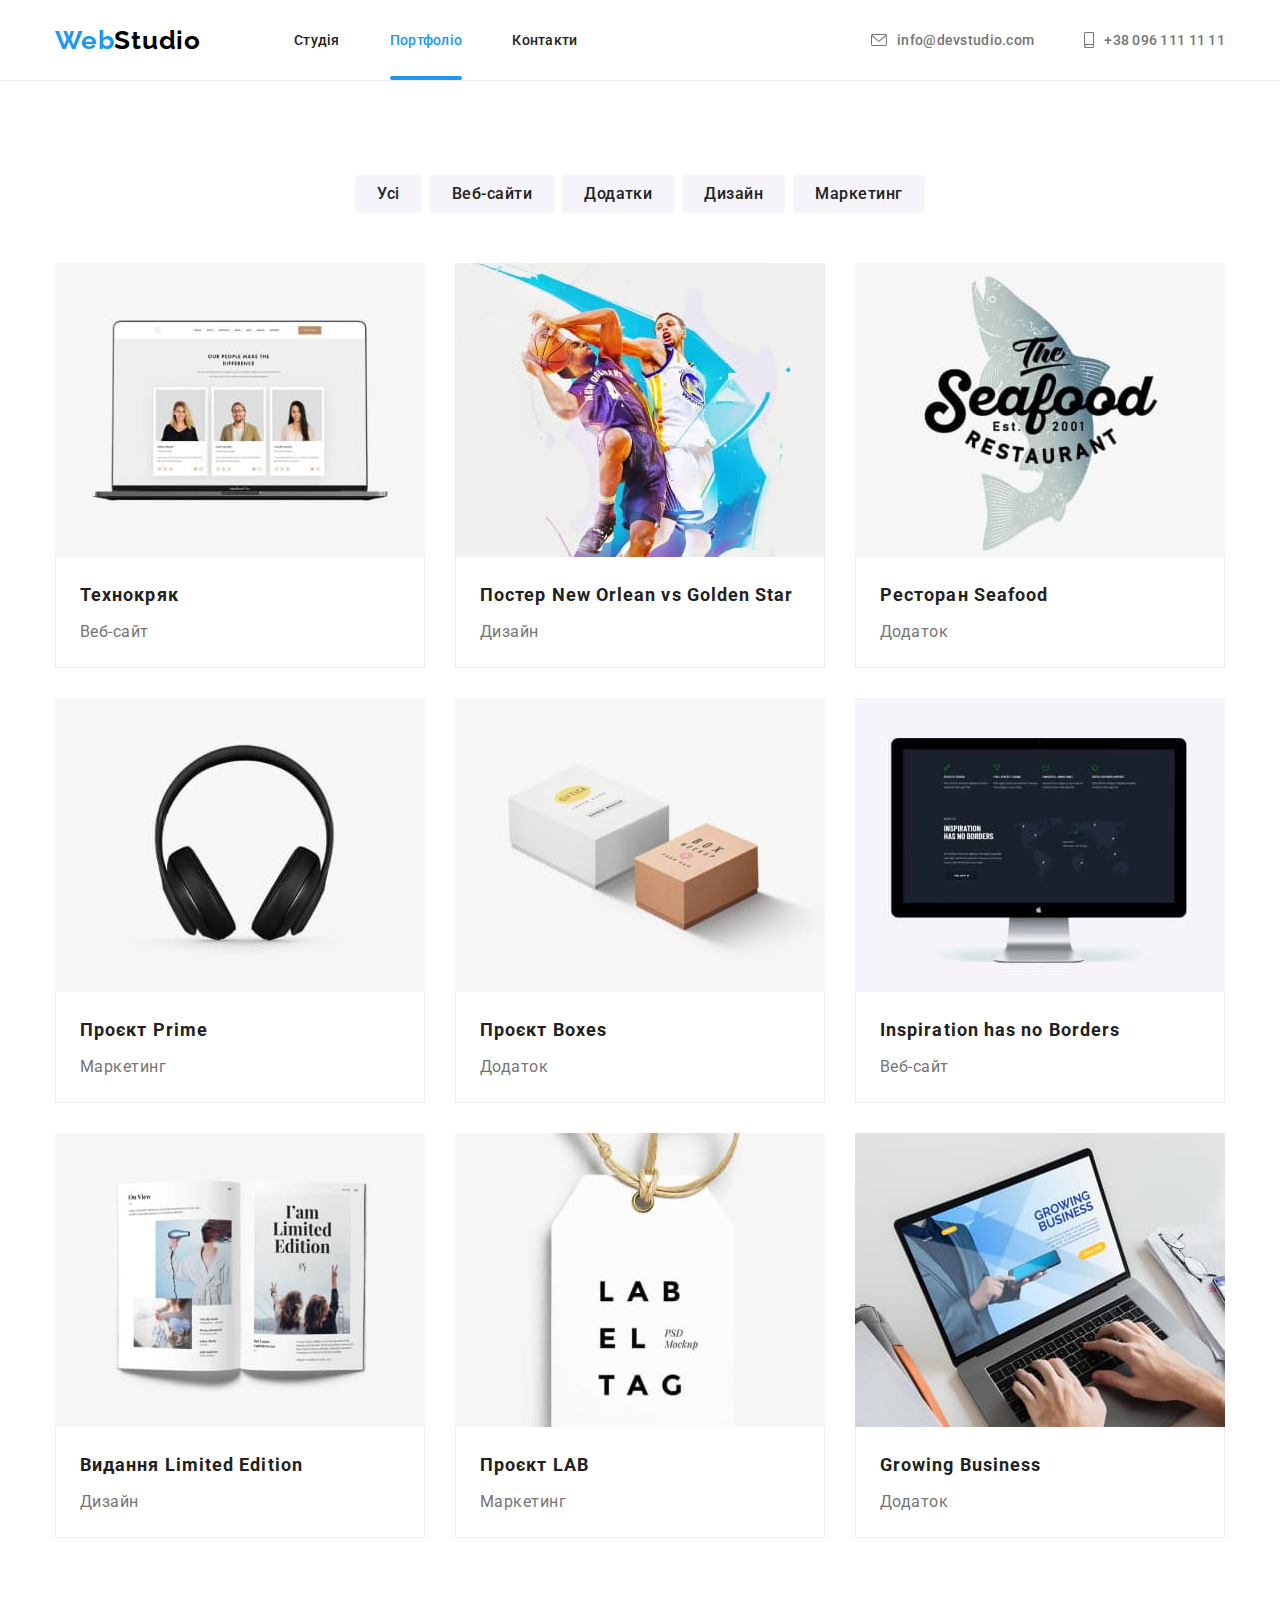
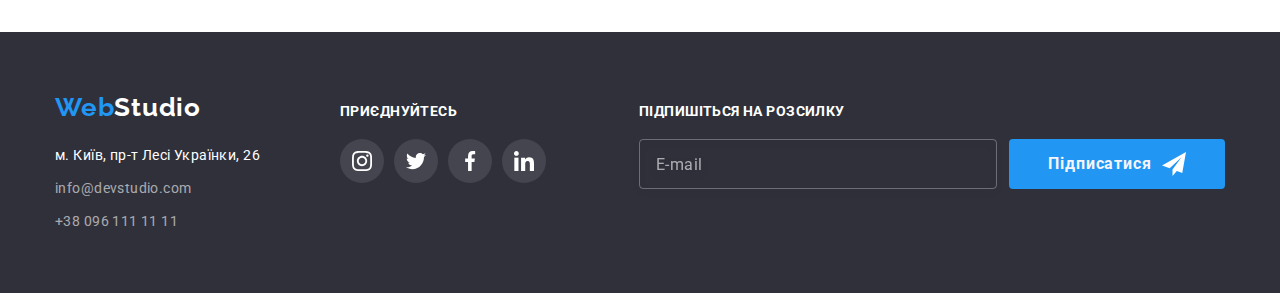
==== portfolio.html @ 2cf408d7 "Initial commit" ====
<!DOCTYPE html>
<html lang="en">

<head>
  <meta charset="UTF-8" />
  <meta http-equiv="X-UA-Compatible" content="IE=edge" />
  <meta name="viewport" content="width=device-width, initial-scale=1.0" />
  <title>Portfolio</title>

  <!-- Modern normalize -->
  <link rel="stylesheet"
    href="https://cdnjs.cloudflare.com/ajax/libs/modern-normalize/1.1.0/modern-normalize.min.css" />

  <!-- Custom styles -->
  <link rel="stylesheet" href="./css/main.min.css">

  <!-- Fonts -->
  <link rel="preconnect" href="https://fonts.googleapis.com">
  <link rel="preconnect" href="https://fonts.gstatic.com" crossorigin>
  <link href="https://fonts.googleapis.com/css2?family=Raleway:wght@700&family=Roboto:wght@400;500;700;900&display=swap"
    rel="stylesheet">
</head>

<body>

  <!-- Шапка -->

  <header class="header header--border-bottom">
    <div class="header__container container">
      <a href="./index.html" class="header__logo logo" lang="en-GB">Web<span
          class="header__logo--theme-black">Studio</span></a>
      <nav class="nav">
        <ul class="nav__list list">
          <li class="nav__item"><a href="./index.html" class="nav__link link">Студія</a></li>
          <li class="nav__item"><a href="./portfolio.html" class="nav__link nav__link--current link">Портфоліо</a></li>
          <li class="nav__item"><a href="" class="nav__link link">Контакти</a></li>
        </ul>
      </nav>
      <div class="contacts">
        <ul class="contacts__list list">
          <li class="contacts__item">
            <a href="mailto:info@devstudio.com" class="contacts__link link">
              <svg class="contacts__icon" width="16px" height="12px">
                <use href="./images/sprite.svg#envelope"></use>
              </svg>
              info@devstudio.com</a>
          </li>
          <li class="contacts__item">
            <a href="tel:+380961111111" class="contacts__link link">
              <svg class="contacts__icon" width="10px" height="16px">
                <use href="./images/sprite.svg#smartphone"></use>
              </svg>
              +38 096 111 11 11</a>
          </li>
        </ul>
      </div>
    </div>
  </header>

  <!-- Main content -->

  <main>

    <section class="portfolio">
      <div class="filter container">
        <ul class="filter__list list">
          <li class="filter__item"><button class="filter__btn" type="button">Усі</button></li>
          <li class="filter__item"><button class="filter__btn" type="button">Веб-сайти</button></li>
          <li class="filter__item"><button class="filter__btn" type="button">Додатки</button></li>
          <li class="filter__item"><button class="filter__btn" type="button">Дизайн</button></li>
          <li class="filter__item"><button class="filter__btn" type="button">Маркетинг</button></li>
        </ul>

        <h1 class="section__title visually-hidden">Портфоліо</h1>
        <ul class="portfolio__list list ">
          <li class="portfolio__item item">
            <a href="" class="portfolio__link link">
              <div class="portfolio__thumb">
                <img src="./images/portfolio/tech.jpg" alt="Команда розробників" width="370">
                <div class="owerlay">
                  <p class="owerlay__text">
                    Ресурс пропонує комплексні пропозиції з різним рівнем функціоналу та сервісів.
                    Все це дозволить відвідувачу отримати
                    вичерпні відомості про компанію чи приватну особу.
                  </p>
                </div>
              </div>
              <div class="portfolio__card">
                <h2 class="portfolio__title">Технокряк</h2>
                <p class="portfolio__text">Веб-сайт</p>
              </div>

            </a>
          </li>
          <li class="portfolio__item item">
            <a href="" class="portfolio__link link">
              <div class="portfolio__thumb">
                <img src="./images/portfolio/poster.jpg" alt="Постер з баскетболістами" width="370">
                <div class="owerlay">
                  <p class="owerlay__text">
                    Ресурс пропонує комплексні пропозиції з різним рівнем функціоналу та сервісів.
                    Все це дозволить відвідувачу отримати
                    вичерпні відомості про компанію чи приватну особу.
                  </p>
                </div>
              </div>
              <div class="portfolio__card">
                <h2 class="portfolio__title">Постер <span lang="en-GB">New Orlean vs Golden
                    Star</span>
                </h2>
                <p class="portfolio__text">Дизайн</p>
              </div>
            </a>
          </li>
          <li class="portfolio__item item">
            <a href="" class="portfolio__link link">
              <div class="portfolio__thumb">
                <img src="./images/portfolio/restaurant.jpg" alt="Логотип ресторану" width="370">
                <div class="owerlay">
                  <p class="owerlay__text">
                    Ресурс пропонує комплексні пропозиції з різним рівнем функціоналу та сервісів.
                    Все це дозволить відвідувачу отримати
                    вичерпні відомості про компанію чи приватну особу.
                  </p>
                </div>
              </div>
              <div class="portfolio__card">
                <h2 class="portfolio__title">Ресторан <span lang="en-GB">Seafood</span></h2>
                <p class="portfolio__text">Додаток</p>
              </div>
            </a>
          </li>
          <li class="portfolio__item item">
            <a href="" class="portfolio__link link">
              <div class="portfolio__thumb">
                <img src="./images/portfolio/project-prime.jpg" alt="Навушники для ПК" width="370">
                <div class="owerlay">
                  <p class="owerlay__text">
                    Ресурс пропонує комплексні пропозиції з різним рівнем функціоналу та сервісів.
                    Все це дозволить відвідувачу отримати
                    вичерпні відомості про компанію чи приватну особу.
                  </p>
                </div>
              </div>
              <div class="portfolio__card">
                <h2 class="portfolio__title">Проєкт <span lang="en-GB">Prime</span></h2>
                <p class="portfolio__text">Маркетинг</p>
              </div>
            </a>
          </li>
          <li class="portfolio__item item">
            <a href="" class="portfolio__link link">
              <div class="portfolio__thumb">
                <img src="./images/portfolio/project-boxes.jpg" alt="Дві коробки" width="370">
                <div class="owerlay">
                  <p class="owerlay__text">
                    Ресурс пропонує комплексні пропозиції з різним рівнем функціоналу та сервісів.
                    Все це дозволить відвідувачу отримати
                    вичерпні відомості про компанію чи приватну особу.
                  </p>
                </div>
              </div>
              <div class="portfolio__card">
                <h2 class="portfolio__title">Проєкт <span lang="en-GB">Boxes</span></h2>
                <p class="portfolio__text">Додаток</p>
              </div>
            </a>
          </li>
          <li class="portfolio__item item">
            <a href="" class="portfolio__link link">
              <div class="portfolio__thumb">
                <img src="./images/portfolio/inspiration.jpg" alt="Переваги компанії" width="370">
                <div class="owerlay">
                  <p class="owerlay__text">
                    Ресурс пропонує комплексні пропозиції з різним рівнем функціоналу та сервісів.
                    Все це дозволить відвідувачу отримати
                    вичерпні відомості про компанію чи приватну особу.
                  </p>
                </div>
              </div>
              <div class="portfolio__card">
                <h2 class="portfolio__title"><span lang="en-GB">Inspiration has no Borders</span>
                </h2>
                <p class="portfolio__text">Веб-сайт</p>
              </div>
            </a>
          </li>
          <li class="portfolio__item item">
            <a href="" class="portfolio__link link">
              <div class="portfolio__thumb">
                <img src="./images/portfolio/limited-edition.jpg" alt="Відкрита книга" width="370">
                <div class="owerlay">
                  <p class="owerlay__text">
                    Ресурс пропонує комплексні пропозиції з різним рівнем функціоналу та сервісів.
                    Все це дозволить відвідувачу отримати
                    вичерпні відомості про компанію чи приватну особу.
                  </p>
                </div>
              </div>
              <div class="portfolio__card">
                <h2 class="portfolio__title">Видання <span lang="en-GB">Limited Edition</span></h2>
                <p class="portfolio__text">Дизайн</p>
              </div>
            </a>
          </li>
          <li class="portfolio__item item">
            <a href="" class="portfolio__link link">
              <div class="portfolio__thumb">
                <img src="./images/portfolio/project-lab.jpg" alt="Бірка товару" width="370">
                <div class="owerlay">
                  <p class="owerlay__text">
                    Ресурс пропонує комплексні пропозиції з різним рівнем функціоналу та сервісів.
                    Все це дозволить відвідувачу отримати
                    вичерпні відомості про компанію чи приватну особу.
                  </p>
                </div>
              </div>
              <div class="portfolio__card">
                <h2 class="portfolio__title">Проєкт <span lang="en-GB">LAB</span></h2>
                <p class="portfolio__text">Маркетинг</p>
              </div>
            </a>
          </li>
          <li class="portfolio__item item">
            <a href="" class="portfolio__link link">
              <div class="portfolio__thumb">
                <img src="./images/portfolio/growing-business.jpg" alt="Ноутбук" width="370">
                <div class="owerlay">
                  <p class="owerlay__text">
                    Ресурс пропонує комплексні пропозиції з різним рівнем функціоналу та сервісів.
                    Все це дозволить відвідувачу отримати
                    вичерпні відомості про компанію чи приватну особу.
                  </p>
                </div>
              </div>
              <div class="portfolio__card">
                <h2 class="portfolio__title"><span lang="en-GB">Growing Business</span></h2>
                <p class="portfolio__text">Додаток</p>
              </div>
            </a>
          </li>
        </ul>
      </div>
    </section>

  </main>

  <!-- Футер -->

  <footer class="footer">
    <div class="footer__container container ">
      <div class="footer__contacts">
        <a href="./index.html" class="footer__logo logo">Web<span class="footer__logo--theme-white">Studio</span></a>
        <adress class="adress">
          <ul class="adress__list list">
            <li class="adress__item">
              <a href="https://goo.gl/maps/ipA3boGMYqaAEkKq8" class="adress__link--street link">м. Київ, пр-т Лесі
                Українки, 26
              </a>
            </li>
            <li class="adress__item">
              <a href="mailto:info@devstudio.com" class="adress__link--mail link">info@devstudio.com
              </a>
            </li>
            <li class="adress__item">
              <a href="tel:+380961111111" class="adress__link--phone link">+38 096 111 11 11
              </a>
            </li>
          </ul>
        </adress>
      </div>
      <div class="socials footer__socials">
        <p class="socials__title">Приєднуйтесь</p>
        <ul class="socials__list footer__list list">
          <li class="socials__item">
            <a class="socials__link footer__link link" href="https://www.instagram.com/" target="_blank"
              rel="noreferrer, noopener" aria-label="іконка instagram">
              <svg class="socials__icon" width="20px" height="20px">
                <use href="./images/sprite.svg#instagram"></use>
              </svg>
            </a>
          </li>
          <li class="socials__item">
            <a class="socials__link footer__link link" href="https://twitter.com/" target="_blank"
              rel="noreferrer, noopener" aria-label="іконка twitter">
              <svg class="socials__icon" width="20px" height="20px">
                <use href="./images/sprite.svg#twitter"></use>
              </svg>
            </a>
          </li>
          <li class="socials__item">
            <a class="socials__link footer__link link" href="https://www.facebook.com/" target="_blank"
              rel="noreferrer, noopener" aria-label="іконка facebook">
              <svg class="socials__icon" width="20px" height="20px">
                <use href="./images/sprite.svg#facebook"></use>
              </svg>
            </a>
          </li>
          <li class="socials__item">
            <a class="socials__link footer__link link" href="https://www.linkedin.com/" target="_blank"
              rel="noreferrer, noopener" aria-label="іконка linkedin">
              <svg class="socials__icon" width="20px" height="20px">
                <use href="./images/sprite.svg#linkedin"></use>
              </svg>
            </a>
          </li>
        </ul>
      </div>
      <div class="footer__subscription">
        <p class="subscription__title">Підпишіться на розсилку</p>
        <form class="footer__form">
          <label class="subscription__label">
            <input type="email" class="subscription__input" placeholder="E-mail" name="user-mail" required
              autocomplete="off">
            <button type="submit" class="button footer__button">Підписатися
              <svg class="send-icon" width="24px" height="24px">
                <use href="./images/sprite.svg#send"></use>
            </button>
          </label>
        </form>
      </div>
    </div>
  </footer>
</body>

</html>
---- css/main.min.css ----
:root{--main-text: #212121;--accent: #2196f3;--logo-header: #000000;--white-color: #ffffff;--background-color-hero: #c4c4c4;--background-color: #f5f4fa;--secondary-text: #757575;--white-trasparent: rgba(255, 255, 255, 0.6);--footer-background-color: #2f303a;--button-background-hover: #188ce8;--border-header-color: #ececec;--border-portfolio-item: #eeeeee;--duration: 250ms;--timing-function: cubic-bezier(0.4, 0, 0.2, 1);--modal-idx: 100}.visually-hidden{position:absolute;white-space:nowrap;width:1px;height:1px;overflow:hidden;border:0;padding:0;clip:rect(0 0 0 0);-webkit-clip-path:inset(50%);clip-path:inset(50%);margin:-1px}.team{background-color:var(--background-color)}.features{padding-bottom:0}html{scroll-behavior:smooth}body{font-family:Roboto,sans-serif;font-weight:400;color:var(--main-text);background-color:var(--white-color)}h1,h2,h3,h4,h5,h6,p{margin:0}img{display:block;max-width:100%;height:auto}.list{list-style:none;padding:0;margin:0}.link,.logo{text-decoration:none}@-webkit-keyframes slide-in-blurred-bottom{0%{-webkit-transform:translateY(1000px) scaleY(2.5) scaleX(0.2);transform:translateY(1000px) scaleY(2.5) scaleX(0.2);-webkit-transform-origin:50% 100%;transform-origin:50% 100%;-webkit-filter:blur(40px);filter:blur(40px);opacity:0}100%{-webkit-transform:translateY(0) scaleY(1) scaleX(1);transform:translateY(0) scaleY(1) scaleX(1);-webkit-transform-origin:50% 50%;transform-origin:50% 50%;-webkit-filter:blur(0);filter:blur(0);opacity:1}}@keyframes slide-in-blurred-bottom{0%{-webkit-transform:translateY(1000px) scaleY(2.5) scaleX(0.2);transform:translateY(1000px) scaleY(2.5) scaleX(0.2);-webkit-transform-origin:50% 100%;transform-origin:50% 100%;-webkit-filter:blur(40px);filter:blur(40px);opacity:0}100%{-webkit-transform:translateY(0) scaleY(1) scaleX(1);transform:translateY(0) scaleY(1) scaleX(1);-webkit-transform-origin:50% 50%;transform-origin:50% 50%;-webkit-filter:blur(0);filter:blur(0);opacity:1}}.container{padding-left:15px;padding-right:15px;margin-left:auto;margin-right:auto;width:1200px}.section{padding-top:94px;padding-bottom:94px}.section--secondary-background{background-color:var(--background-color)}.section--padding-bottom{padding-bottom:0}.section__title{margin-bottom:50px;font-size:36px;font-weight:700;line-height:1.1666666667;letter-spacing:.03em;text-align:center}.logo{font-family:Raleway,sans-serif;font-size:26px;font-weight:700;line-height:1.1923076923;letter-spacing:.03em;color:var(--accent)}.button{display:-webkit-box;display:-ms-flexbox;display:flex;padding:10px 32px;min-width:216px;margin:0 auto;-webkit-box-align:center;-ms-flex-align:center;align-items:center;-webkit-box-pack:center;-ms-flex-pack:center;justify-content:center;font-size:16px;font-weight:700;line-height:1.875;letter-spacing:.06em;color:var(--background-color);background:var(--accent);border-radius:4px;border:0;cursor:pointer;-webkit-transition-property:background-color;transition-property:background-color;-webkit-transition-duration:var(--duration);transition-duration:var(--duration);-webkit-transition-timing-function:var(--timing-function);transition-timing-function:var(--timing-function)}.button:hover,.button:focus{background-color:var(--button-background-hover)}.header__container{display:-webkit-box;display:-ms-flexbox;display:flex;-webkit-box-align:center;-ms-flex-align:center;align-items:center}.header__logo{display:inline-block;margin-right:93px}.header__logo--theme-black{color:var(--logo-header)}.nav__list{display:-webkit-box;display:-ms-flexbox;display:flex}.nav__item:not(:last-child){margin-right:50px}.nav__link{position:relative;display:block;padding-top:32px;padding-bottom:32px;font-size:14px;font-weight:500;line-height:1.1428571429;letter-spacing:.02em;color:var(--main-text);-webkit-transition-property:color;transition-property:color;-webkit-transition-duration:var(--duration);transition-duration:var(--duration);-webkit-transition-timing-function:var(--timing-function);transition-timing-function:var(--timing-function)}.nav__link:hover,.nav__link:focus{color:var(--accent)}.nav__link--current{color:var(--accent)}.nav__link--current::after{position:absolute;content:"";display:block;bottom:0;width:100%;height:4px;background:var(--accent);border-radius:2px}.contacts{margin-left:auto}.contacts__list{display:-webkit-box;display:-ms-flexbox;display:flex}.contacts__item:not(:last-child){margin-right:50px}.contacts__link{position:relative;display:-webkit-box;display:-ms-flexbox;display:flex;-webkit-box-align:center;-ms-flex-align:center;align-items:center;gap:10px;color:var(--secondary-text);padding-top:32px;padding-bottom:32px;font-size:14px;font-weight:500;line-height:1.1428571429;letter-spacing:.02em;-webkit-transition-property:color;transition-property:color;-webkit-transition-duration:var(--duration);transition-duration:var(--duration);-webkit-transition-timing-function:var(--timing-function);transition-timing-function:var(--timing-function)}.contacts__link:hover,.contacts__link:focus{color:var(--accent)}.contacts__icon{fill:currentColor}.header--border-bottom{border-bottom:1px solid var(--border-header-color)}.hero{text-align:center}.hero__container{padding:200px 0;max-width:1600px;margin:0 auto;background-color:var(--background-color-hero);background-image:-webkit-gradient(linear, left top, left bottom, from(rgba(47, 48, 58, 0.4)), to(rgba(47, 48, 58, 0.4))),url(../images/webstudio/hero.jpg);background-image:linear-gradient(rgba(47, 48, 58, 0.4), rgba(47, 48, 58, 0.4)),url(../images/webstudio/hero.jpg);background-repeat:no-repeat;background-position:center;background-size:cover}.hero__title{margin-bottom:30px;max-width:696px;margin-left:auto;margin-right:auto;font-size:44px;font-weight:900;line-height:1.3636363636;letter-spacing:.06em;text-transform:uppercase;color:var(--white-color)}.features{padding-top:94px;padding-bottom:94px}.features__list{display:-webkit-box;display:-ms-flexbox;display:flex;gap:30px}.features__item{width:calc((100% - 90px)/4)}.features__wrapper{display:-webkit-box;display:-ms-flexbox;display:flex;height:120px;-webkit-box-pack:center;-ms-flex-pack:center;justify-content:center;-webkit-box-align:center;-ms-flex-align:center;align-items:center;background:#f5f4fa;border-radius:4px}.features__icon{width:70px;height:70px}.features__subtitle{margin-top:30px;margin-bottom:10px;font-size:14px;font-weight:700;line-height:1.1428571429;letter-spacing:.03em;text-transform:uppercase}.features__text{display:inline-block;font-size:14px;line-height:1.7142857143;letter-spacing:.03em;color:var(--secondary-text)}.activity{padding-top:94px;padding-bottom:94px}.activity__list{display:-webkit-box;display:-ms-flexbox;display:flex;-webkit-box-pack:justify;-ms-flex-pack:justify;justify-content:space-between}.activity__item{position:relative}.activity__label{display:-webkit-box;display:-ms-flexbox;display:flex;position:absolute;bottom:0;width:100%;min-height:70px;padding-top:27px;padding-bottom:27px;-webkit-box-align:center;-ms-flex-align:center;align-items:center;-webkit-box-pack:center;-ms-flex-pack:center;justify-content:center;font-size:14px;font-weight:700;line-height:1.1428571429;letter-spacing:.03em;text-align:center;text-transform:uppercase;color:var(--white-color);background:rgba(47,48,58,.8)}.team{padding-top:94px;padding-bottom:94px}.team__list{display:-webkit-box;display:-ms-flexbox;display:flex;-webkit-box-pack:justify;-ms-flex-pack:justify;justify-content:space-between}.team__card{padding:30px 32px;background-color:var(--white-color);-webkit-box-shadow:0px 1px 3px rgba(0,0,0,.12),0px 1px 1px rgba(0,0,0,.14),0px 2px 1px rgba(0,0,0,.2);box-shadow:0px 1px 3px rgba(0,0,0,.12),0px 1px 1px rgba(0,0,0,.14),0px 2px 1px rgba(0,0,0,.2);border-radius:0px 0px 4px 4px}.team__name{margin-bottom:10px;font-size:16px;font-weight:500;line-height:1.1875;letter-spacing:.03em;text-align:center}.team__text{margin-bottom:16px;font-size:16px;line-height:1.1875;letter-spacing:.03em;color:var(--secondary-text);text-align:center}.socials__list{display:-webkit-box;display:-ms-flexbox;display:flex;-webkit-box-pack:center;-ms-flex-pack:center;justify-content:center;-webkit-box-align:center;-ms-flex-align:center;align-items:center;gap:10px}.socials__link{display:-webkit-box;display:-ms-flexbox;display:flex;-webkit-box-pack:center;-ms-flex-pack:center;justify-content:center;-webkit-box-align:center;-ms-flex-align:center;align-items:center;width:44px;height:44px;border-radius:50%;fill:#afb1b8;-webkit-transition-property:background-color,fill;transition-property:background-color,fill;-webkit-transition-duration:var(--duration);transition-duration:var(--duration);-webkit-transition-timing-function:var(--timing-function);transition-timing-function:var(--timing-function)}.socials__link:hover,.socials__link:focus{background-color:var(--accent);fill:var(--white-color)}.clients{padding-top:94px;padding-bottom:94px}.clients__list{display:-webkit-box;display:-ms-flexbox;display:flex;gap:30px}.clients__link{display:-webkit-box;display:-ms-flexbox;display:flex;width:170px;height:92px;padding:16px 32px;fill:#afb1b8;border:1px solid #afb1b8;border-radius:4px;-webkit-transition-property:fill,border;transition-property:fill,border;-webkit-transition-duration:var(--duration);transition-duration:var(--duration);-webkit-transition-timing-function:var(--timing-function);transition-timing-function:var(--timing-function)}.clients__link:hover,.clients__link:focus{fill:var(--accent);border:1px solid var(--accent)}.footer{margin:0 auto;padding:60px 0;background-color:var(--footer-background-color)}.footer__container{display:-webkit-box;display:-ms-flexbox;display:flex;-webkit-box-align:baseline;-ms-flex-align:baseline;align-items:baseline}.footer__contacts{width:231px;font-size:14px;line-height:1.7142857143;letter-spacing:.03em;margin-right:70px}.footer__logo{display:-webkit-box;display:-ms-flexbox;display:flex;margin-bottom:20px}.footer__logo--theme-white{color:var(--white-color)}.adress{font-style:normal}.adress__list{display:-webkit-box;display:-ms-flexbox;display:flex;-webkit-box-orient:vertical;-webkit-box-direction:normal;-ms-flex-direction:column;flex-direction:column;gap:9px}.adress__link--street{color:var(--white-color);-webkit-transition-property:color;transition-property:color;-webkit-transition-duration:var(--duration);transition-duration:var(--duration);-webkit-transition-timing-function:var(--timing-function);transition-timing-function:var(--timing-function)}.adress__link--street:hover,.adress__link--street:focus{color:var(--accent)}.adress__link--mail{color:var(--white-trasparent);-webkit-transition-property:color;transition-property:color;-webkit-transition-duration:var(--duration);transition-duration:var(--duration);-webkit-transition-timing-function:var(--timing-function);transition-timing-function:var(--timing-function)}.adress__link--mail:hover,.adress__link--mail:focus{color:var(--accent)}.adress__link--phone{color:var(--white-trasparent);-webkit-transition-property:color;transition-property:color;-webkit-transition-duration:var(--duration);transition-duration:var(--duration);-webkit-transition-timing-function:var(--timing-function);transition-timing-function:var(--timing-function)}.adress__link--phone:hover,.adress__link--phone:focus{color:var(--accent)}.footer__socials{margin-right:93px}.socials__title{display:block;font-size:14px;font-weight:700;line-height:1.1428571429;letter-spacing:.03em;text-transform:uppercase;color:#fff;margin-right:auto;margin-bottom:20px}.footer__link{fill:var(--white-color);background:rgba(255,255,255,.1);-webkit-transition-property:background-color;transition-property:background-color;-webkit-transition-duration:var(--duration);transition-duration:var(--duration);-webkit-transition-timing-function:var(--timing-function);transition-timing-function:var(--timing-function)}.footer__link:hover,.footer__link:focus{background-color:var(--accent)}.footer__list{display:-webkit-box;display:-ms-flexbox;display:flex;gap:10px}.subscription__title{font-size:14px;font-weight:700;line-height:1.1428571429;letter-spacing:.03em;text-transform:uppercase;color:#fff;margin-bottom:20px}.footer__form{display:-webkit-box;display:-ms-flexbox;display:flex}.subscription__label{display:-webkit-box;display:-ms-flexbox;display:flex}.subscription__input{padding:15px 16px;border:1px solid rgba(255,255,255,.3);-webkit-filter:drop-shadow(0px 4px 4px rgba(0, 0, 0, 0.15));filter:drop-shadow(0px 4px 4px rgba(0, 0, 0, 0.15));border-radius:4px;color:rgba(255,255,255,.6);background-color:rgba(0,0,0,0);width:358px;height:50px;outline:unset;margin-right:12px;-webkit-transition-property:border-color;transition-property:border-color;-webkit-transition-duration:var(--duration);transition-duration:var(--duration);-webkit-transition-timing-function:var(--timing-function);transition-timing-function:var(--timing-function)}.subscription__input:focus{border-color:var(--accent)}.subscription__input::-webkit-input-placeholder{font-size:16px;font-weight:400;line-height:1.25;letter-spacing:.03em;color:rgba(255,255,255,.6);-webkit-box-align:center;align-items:center}.subscription__input::-moz-placeholder{font-size:16px;font-weight:400;line-height:1.25;letter-spacing:.03em;color:rgba(255,255,255,.6);align-items:center}.subscription__input:-ms-input-placeholder{font-size:16px;font-weight:400;line-height:1.25;letter-spacing:.03em;color:rgba(255,255,255,.6);-ms-flex-align:center;align-items:center}.subscription__input::-ms-input-placeholder{font-size:16px;font-weight:400;line-height:1.25;letter-spacing:.03em;color:rgba(255,255,255,.6);-ms-flex-align:center;align-items:center}.subscription__input::placeholder{font-size:16px;font-weight:400;line-height:1.25;letter-spacing:.03em;color:rgba(255,255,255,.6);-webkit-box-align:center;-ms-flex-align:center;align-items:center}.footer__button{gap:10px}.portfolio{padding-top:94px;padding-bottom:94px}.filter__list{display:-webkit-box;display:-ms-flexbox;display:flex;gap:8px;-webkit-box-pack:center;-ms-flex-pack:center;justify-content:center;margin-bottom:50px}.filter__btn{font-family:inherit;font-size:16px;font-weight:500;line-height:1.625;letter-spacing:.03em;color:var(--main-text);background:var(--background-color);border-radius:4px;border:0;cursor:pointer;padding:6px 22px;-webkit-transition-property:color,background-color,-webkit-box-shadow;transition-property:color,background-color,-webkit-box-shadow;transition-property:color,background-color,box-shadow;transition-property:color,background-color,box-shadow,-webkit-box-shadow;-webkit-transition-duration:var(--duration);transition-duration:var(--duration);-webkit-transition-timing-function:var(--timing-function);transition-timing-function:var(--timing-function)}.filter__btn:hover,.filter__btn:focus{color:var(--white-color);background:var(--accent);-webkit-box-shadow:0px 3px 1px rgba(0,0,0,.1),0px 1px 2px rgba(0,0,0,.08),0px 2px 2px rgba(0,0,0,.12);box-shadow:0px 3px 1px rgba(0,0,0,.1),0px 1px 2px rgba(0,0,0,.08),0px 2px 2px rgba(0,0,0,.12)}.portfolio__list{display:-webkit-box;display:-ms-flexbox;display:flex;-ms-flex-wrap:wrap;flex-wrap:wrap;gap:30px}.portfolio__thumb{position:relative;overflow:hidden}.owerlay{position:absolute;top:0;left:0;-webkit-transform:translateY(100%);transform:translateY(100%);font-size:18px;font-weight:400;line-height:1.5555555556;letter-spacing:.03em;color:var(--white-color);background:rgba(33,150,243,.9);-webkit-backdrop-filter:blur(1px);backdrop-filter:blur(1px);width:100%;height:100%;padding-left:24px;padding-right:24px;display:-webkit-box;display:-ms-flexbox;display:flex;-webkit-box-align:center;-ms-flex-align:center;align-items:center;-webkit-transition:-webkit-transform;transition:-webkit-transform;transition:transform;transition:transform, -webkit-transform;-webkit-transition-duration:var(--duration);transition-duration:var(--duration);-webkit-transition-timing-function:var(--timing-function);transition-timing-function:var(--timing-function);-webkit-transition-delay:150ms;transition-delay:150ms}.portfolio__link:hover .owerlay,.portfolio__link:focus .owerlay{-webkit-transform:translateY(0);transform:translateY(0)}.portfolio__link{display:block;-webkit-transition-property:-webkit-box-shadow;transition-property:-webkit-box-shadow;transition-property:box-shadow;transition-property:box-shadow, -webkit-box-shadow;-webkit-transition-duration:var(--duration);transition-duration:var(--duration);-webkit-transition-timing-function:var(--timing-function);transition-timing-function:var(--timing-function)}.portfolio__link:hover,.portfolio__link:focus{-webkit-box-shadow:0px 1px 1px rgba(0,0,0,.12),0px 4px 4px rgba(0,0,0,.06),1px 4px 6px rgba(0,0,0,.16);box-shadow:0px 1px 1px rgba(0,0,0,.12),0px 4px 4px rgba(0,0,0,.06),1px 4px 6px rgba(0,0,0,.16)}.portfolio__card{padding:20px 24px;border:1px solid var(--border-portfolio-item);border-top:0}.portfolio__title{margin-bottom:4px;font-size:18px;font-weight:700;line-height:2;letter-spacing:.06em;color:var(--main-text)}.portfolio__text{font-size:16px;line-height:1.875;letter-spacing:.03em;color:var(--secondary-text)}.backdrop{position:fixed;top:0;left:0;display:-webkit-box;display:-ms-flexbox;display:flex;-webkit-box-pack:center;-ms-flex-pack:center;justify-content:center;-webkit-box-align:center;-ms-flex-align:center;align-items:center;width:100%;height:100%;background:rgba(0,0,0,.2);-webkit-backdrop-filter:blur(2px);backdrop-filter:blur(2px);-webkit-transition:opacity 250ms linear,visibility 250ms linear;transition:opacity 250ms linear,visibility 250ms linear}.is-hidden{visibility:hidden;opacity:0;pointer-events:none}.modal{display:block;position:relative;width:528px;min-height:581px;padding:40px;background:var(--white-color);-webkit-box-shadow:0px 1px 3px rgba(0,0,0,.12),0px 1px 1px rgba(0,0,0,.14),0px 2px 1px rgba(0,0,0,.2);box-shadow:0px 1px 3px rgba(0,0,0,.12),0px 1px 1px rgba(0,0,0,.14),0px 2px 1px rgba(0,0,0,.2);border-radius:4px;-webkit-animation-duration:.6s;animation-duration:.6s;-webkit-animation-fill-mode:both;animation-fill-mode:both;-webkit-animation-timing-function:cubic-bezier(0.23, 1, 0.32, 1);animation-timing-function:cubic-bezier(0.23, 1, 0.32, 1)}.modal--close-btn{position:absolute;display:-webkit-box;display:-ms-flexbox;display:flex;top:8px;right:8px;padding:0;-webkit-box-align:center;-ms-flex-align:center;align-items:center;-webkit-box-pack:center;-ms-flex-pack:center;justify-content:center;width:30px;height:30px;border-radius:50%;background-color:var(--white-color);border:1px solid rgba(0,0,0,.1);cursor:pointer}.modal--close-icon{fill:#000;-webkit-transition-property:fill;transition-property:fill;-webkit-transition-duration:var(--duration);transition-duration:var(--duration);-webkit-transition-timing-function:var(--timing-function);transition-timing-function:var(--timing-function)}.modal--close-btn:hover>.modal--close-icon,.modal--close-btn:focus>.modal--close-icon{fill:var(--accent)}.modal__title{display:block;font-size:20px;line-height:1.15;text-align:center;letter-spacing:.03em;margin-bottom:12px}.form__field{display:-webkit-box;display:-ms-flexbox;display:flex;-webkit-box-orient:vertical;-webkit-box-direction:normal;-ms-flex-direction:column;flex-direction:column;font-size:12px;font-weight:400;line-height:1.1666666667;letter-spacing:.01em;color:var(--secondary-text)}.form__field:focus{outline-color:var(--accent)}.form__label{margin-bottom:4px;cursor:pointer}.form__container{position:relative;margin-bottom:10px}.form__icon{position:absolute;top:50%;left:12px;-webkit-transform:translateY(-50%);transform:translateY(-50%);z-index:100;fill:var(--main-text);-webkit-transition-property:fill;transition-property:fill;-webkit-transition-duration:var(--duration);transition-duration:var(--duration);-webkit-transition-timing-function:var(--timing-function);transition-timing-function:var(--timing-function)}.form__container:focus-within>.form__icon{fill:var(--accent)}.form__input{height:40px;padding:12px 12px 12px 42px;width:100%;outline:unset;border:1px solid rgba(33,33,33,.2);border-radius:4px;-webkit-transition-property:border-color;transition-property:border-color;-webkit-transition-duration:var(--duration);transition-duration:var(--duration);-webkit-transition-timing-function:var(--timing-function);transition-timing-function:var(--timing-function)}.form__input:focus{border-color:var(--accent)}.comment__input{height:120px;margin-bottom:20px;padding:12px;font-size:12px;font-weight:400;line-height:1.1666666667;letter-spacing:.01em;outline:unset;border:1px solid rgba(33,33,33,.2);border-radius:4px;resize:none;-webkit-transition-property:border-color;transition-property:border-color;-webkit-transition-duration:var(--duration);transition-duration:var(--duration);-webkit-transition-timing-function:var(--timing-function);transition-timing-function:var(--timing-function)}.comment__input:focus{border-color:var(--accent)}.comment__input::-webkit-input-placeholder{color:rgba(117,117,117,.5)}.comment__input::-moz-placeholder{color:rgba(117,117,117,.5)}.comment__input:-ms-input-placeholder{color:rgba(117,117,117,.5)}.comment__input::-ms-input-placeholder{color:rgba(117,117,117,.5)}.comment__input::placeholder{color:rgba(117,117,117,.5)}.modal__checkbox{-webkit-appearance:none;-moz-appearance:none;appearance:none;width:16px;height:15px;background-position:center;background-repeat:no-repeat;margin-right:8.38px;outline:1px solid rgba(0,0,0,0);opacity:.98;background-image:url("data:image/svg+xml,%3Csvg xmlns='http://www.w3.org/2000/svg' width='16' height='15' fill='none'%3E%3Cpath fill='%23212121' d='M14.222 1.667v11.666H1.778V1.667h12.444Zm0-1.667H1.778C.8 0 0 .75 0 1.667v11.666C0 14.25.8 15 1.778 15h12.444C15.2 15 16 14.25 16 13.333V1.667C16 .75 15.2 0 14.222 0Z'/%3E%3C/svg%3E");cursor:pointer;-webkit-transition-duration:var(--duration);transition-duration:var(--duration)}.modal__checkbox:checked{width:16px;height:15px;background-position:center;background-repeat:no-repeat;color:var(--accent);background-image:url("data:image/svg+xml,%3Csvg width='16' height='15' viewBox='0 0 16 15' fill='none' xmlns='http://www.w3.org/2000/svg'%3E%3Crect width='16' height='15' rx='2' fill='%232196F3'/%3E%3Cpath d='M3.95703 7.75166L3.88825 7.68604L3.81923 7.75141L2.93123 8.59258L2.85486 8.66492L2.93097 8.73753L6.42671 12.0724L6.49574 12.1382L6.56476 12.0724L14.069 4.91352L14.1449 4.84116L14.069 4.76881L13.1873 3.92764L13.1183 3.86183L13.0493 3.92761L6.49577 10.1735L3.95703 7.75166Z' fill='white' stroke='white' stroke-width='0.2'/%3E%3C/svg%3E")}.modal__agreement{display:-webkit-box;display:-ms-flexbox;display:flex;-webkit-box-orient:horizontal;-webkit-box-direction:normal;-ms-flex-direction:row;flex-direction:row;-webkit-box-align:center;-ms-flex-align:center;align-items:center;-webkit-box-pack:center;-ms-flex-pack:center;justify-content:center;font-size:14px;font-weight:400;line-height:1.7142857143;letter-spacing:.03em;color:var(--secondary-text);-webkit-user-select:none;-moz-user-select:none;-ms-user-select:none;user-select:none;margin-bottom:30px}.modal__agreement-link{color:var(--accent);text-underline-offset:3px}.modal-animation{-webkit-animation-name:slide-in-blurred-bottom;animation-name:slide-in-blurred-bottom}/*# sourceMappingURL=main.min.css.map */
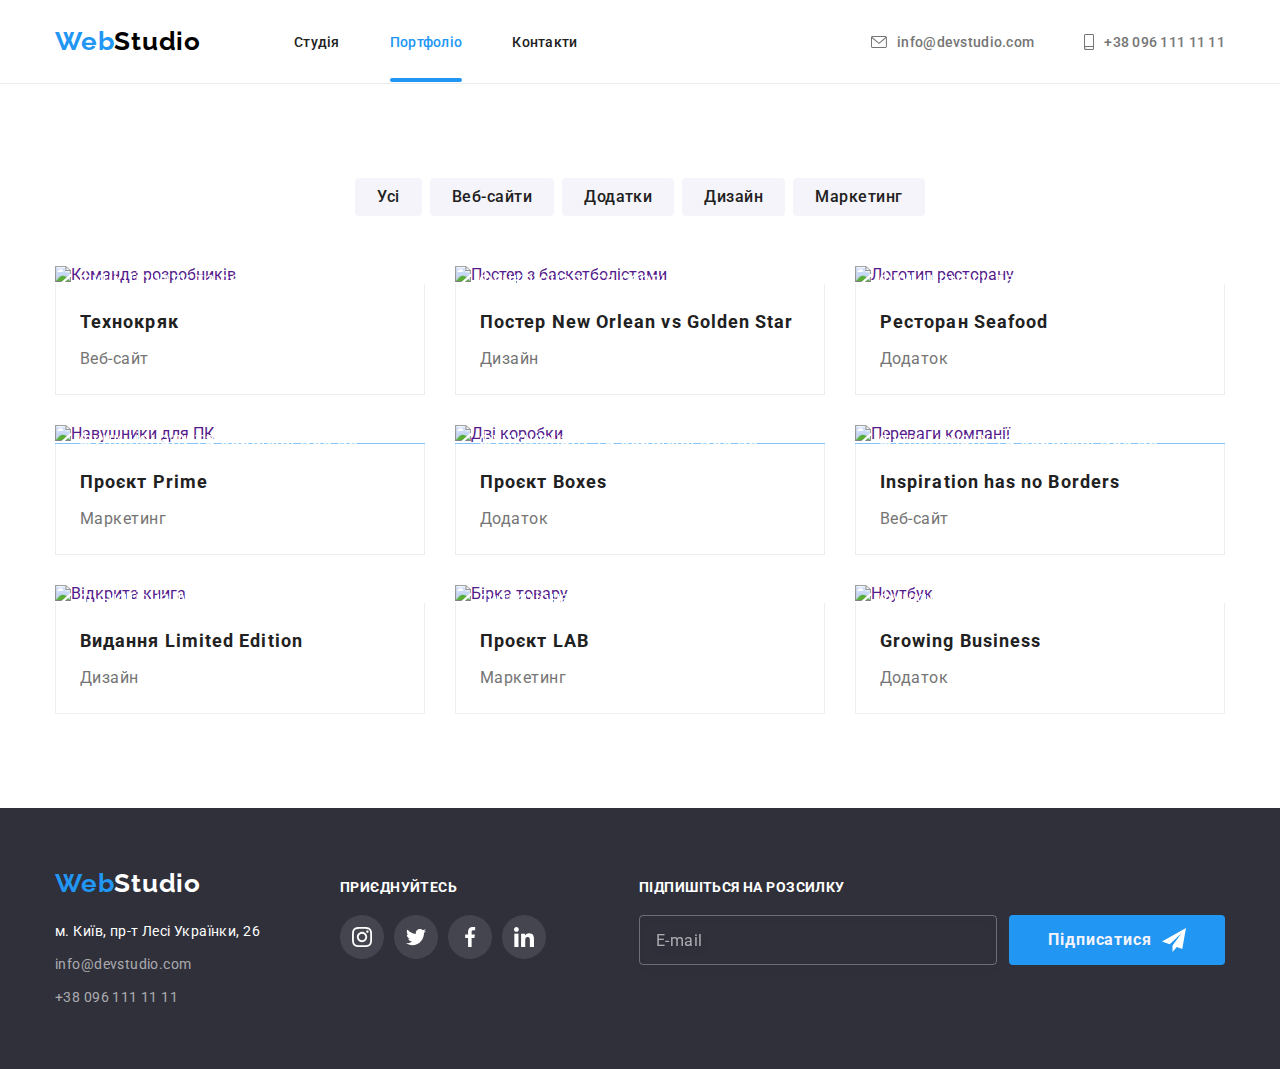
==== commit b35b9723: "Update portfolio.html" ====
--- a/portfolio.html
+++ b/portfolio.html
@@ -54,6 +54,11 @@
           </li>
         </ul>
       </div>
+      <button class="menu-toggle js-open-menu" aria-expanded="false" aria-controls="mobile-menu">
+        <svg width="40px" height="40px">
+          <use href="./images/sprite.svg#mobile-menu"></use>
+        </svg>
+      </button>
     </div>
   </header>
 
@@ -76,16 +81,28 @@
           <li class="portfolio__item item">
             <a href="" class="portfolio__link link">
               <div class="portfolio__thumb">
-                <img src="./images/portfolio/tech.jpg" alt="Команда розробників" width="370">
-                <div class="owerlay">
-                  <p class="owerlay__text">
-                    Ресурс пропонує комплексні пропозиції з різним рівнем функціоналу та сервісів.
-                    Все це дозволить відвідувачу отримати
-                    вичерпні відомості про компанію чи приватну особу.
-                  </p>
-                </div>
-              </div>
-              <div class="portfolio__card">
+                <!-- <img src="./images/portfolio/tech.jpg" alt="Команда розробників" width="370"> -->
+                <picture>
+                  <!-- desktop screen -->
+                  <source media="(min-width: 1200px)"
+                    srcset="./images/portfolio/img-1_lg@1x.jpg 1x, ./images/portfolio/img-1_lg@2x.jpg 2x" />
+                  <!-- tablet screen -->
+                  <source media="(min-width: 768px)"
+                    srcset="./images/portfolio/img-1_md@1x.jpg 1x, ./images/portfolio/img-1_md@2x.jpg 2x" />
+                  <!-- phone screen -->
+                  <source media="(max-width: 767px)"
+                    srcset="./images/portfolio/img-1_sm@1x.jpg 1x, ./images/portfolio/img-1_sm@2x.jpg 2x" />
+                  <img src="./images/portfolio/img-1_md@1x.jpg" alt="Команда розробників" loading="lazy" />
+                </picture>
+                <div class="owerlay">
+                  <p class="owerlay__text">
+                    Ресурс пропонує комплексні пропозиції з різним рівнем функціоналу та сервісів.
+                    Все це дозволить відвідувачу отримати
+                    вичерпні відомості про компанію чи приватну особу.
+                  </p>
+                </div>
+              </div>
+              <div class="portfolio__card portfolio__card--large">
                 <h2 class="portfolio__title">Технокряк</h2>
                 <p class="portfolio__text">Веб-сайт</p>
               </div>
@@ -95,7 +112,19 @@
           <li class="portfolio__item item">
             <a href="" class="portfolio__link link">
               <div class="portfolio__thumb">
-                <img src="./images/portfolio/poster.jpg" alt="Постер з баскетболістами" width="370">
+                <!-- <img src="./images/portfolio/poster.jpg" alt="Постер з баскетболістами" width="370"> -->
+                <picture>
+                  <!-- desktop screen -->
+                  <source media="(min-width: 1200px)"
+                    srcset="./images/portfolio/img-2_lg@1x.jpg 1x, ./images/portfolio/img-2_lg@2x.jpg 2x" />
+                  <!-- tablet screen -->
+                  <source media="(min-width: 768px)"
+                    srcset="./images/portfolio/img-2_md@1x.jpg 1x, ./images/portfolio/img-2_md@2x.jpg 2x" />
+                  <!-- phone screen -->
+                  <source media="(max-width: 767px)"
+                    srcset="./images/portfolio/img-2_sm@1x.jpg 1x, ./images/portfolio/img-2_sm@2x.jpg 2x" />
+                  <img src="./images/portfolio/img-2_md@1x.jpg" alt="Постер з баскетболістами" loading="lazy" />
+                </picture>
                 <div class="owerlay">
                   <p class="owerlay__text">
                     Ресурс пропонує комплексні пропозиції з різним рівнем функціоналу та сервісів.
@@ -115,7 +144,19 @@
           <li class="portfolio__item item">
             <a href="" class="portfolio__link link">
               <div class="portfolio__thumb">
-                <img src="./images/portfolio/restaurant.jpg" alt="Логотип ресторану" width="370">
+                <!-- <img src="./images/portfolio/restaurant.jpg" alt="Логотип ресторану" width="370"> -->
+                <picture>
+                  <!-- desktop screen -->
+                  <source media="(min-width: 1200px)"
+                    srcset="./images/portfolio/img-3_lg@1x.jpg 1x, ./images/portfolio/img-3_lg@2x.jpg 2x" />
+                  <!-- tablet screen -->
+                  <source media="(min-width: 768px)"
+                    srcset="./images/portfolio/img-3_md@1x.jpg 1x, ./images/portfolio/img-3_md@2x.jpg 2x" />
+                  <!-- phone screen -->
+                  <source media="(max-width: 767px)"
+                    srcset="./images/portfolio/img-3_sm@1x.jpg 1x, ./images/portfolio/img-3_sm@2x.jpg 2x" />
+                  <img src="./images/portfolio/img-3_md@1x.jpg" alt="Логотип ресторану" loading="lazy" />
+                </picture>
                 <div class="owerlay">
                   <p class="owerlay__text">
                     Ресурс пропонує комплексні пропозиції з різним рівнем функціоналу та сервісів.
@@ -133,7 +174,19 @@
           <li class="portfolio__item item">
             <a href="" class="portfolio__link link">
               <div class="portfolio__thumb">
-                <img src="./images/portfolio/project-prime.jpg" alt="Навушники для ПК" width="370">
+                <!-- <img src="./images/portfolio/project-prime.jpg" alt="Навушники для ПК" width="370"> -->
+                <picture>
+                  <!-- desktop screen -->
+                  <source media="(min-width: 1200px)"
+                    srcset="./images/portfolio/img-4_lg@1x.jpg 1x, ./images/portfolio/img-4_lg@2x.jpg 2x" />
+                  <!-- tablet screen -->
+                  <source media="(min-width: 768px)"
+                    srcset="./images/portfolio/img-4_md@1x.jpg 1x, ./images/portfolio/img-4_md@2x.jpg 2x" />
+                  <!-- phone screen -->
+                  <source media="(max-width: 767px)"
+                    srcset="./images/portfolio/img-4_sm@1x.jpg 1x, ./images/portfolio/img-4_sm@2x.jpg 2x" />
+                  <img src="./images/portfolio/img-4_md@1x.jpg" alt="Навушники для ПК" loading="lazy" />
+                </picture>
                 <div class="owerlay">
                   <p class="owerlay__text">
                     Ресурс пропонує комплексні пропозиції з різним рівнем функціоналу та сервісів.
@@ -151,7 +204,19 @@
           <li class="portfolio__item item">
             <a href="" class="portfolio__link link">
               <div class="portfolio__thumb">
-                <img src="./images/portfolio/project-boxes.jpg" alt="Дві коробки" width="370">
+                <!-- <img src="./images/portfolio/project-boxes.jpg" alt="Дві коробки" width="370"> -->
+                <picture>
+                  <!-- desktop screen -->
+                  <source media="(min-width: 1200px)"
+                    srcset="./images/portfolio/img-5_lg@1x.jpg 1x, ./images/portfolio/img-5_lg@2x.jpg 2x" />
+                  <!-- tablet screen -->
+                  <source media="(min-width: 768px)"
+                    srcset="./images/portfolio/img-5_md@1x.jpg 1x, ./images/portfolio/img-5_md@2x.jpg 2x" />
+                  <!-- phone screen -->
+                  <source media="(max-width: 767px)"
+                    srcset="./images/portfolio/img-5_sm@1x.jpg 1x, ./images/portfolio/img-5_sm@2x.jpg 2x" />
+                  <img src="./images/portfolio/img-5_md@1x.jpg" alt="Дві коробки" loading="lazy" />
+                </picture>
                 <div class="owerlay">
                   <p class="owerlay__text">
                     Ресурс пропонує комплексні пропозиції з різним рівнем функціоналу та сервісів.
@@ -169,7 +234,19 @@
           <li class="portfolio__item item">
             <a href="" class="portfolio__link link">
               <div class="portfolio__thumb">
-                <img src="./images/portfolio/inspiration.jpg" alt="Переваги компанії" width="370">
+                <!-- <img src="./images/portfolio/inspiration.jpg" alt="Переваги компанії" width="370"> -->
+                <picture>
+                  <!-- desktop screen -->
+                  <source media="(min-width: 1200px)"
+                    srcset="./images/portfolio/img-6_lg@1x.jpg 1x, ./images/portfolio/img-6_lg@2x.jpg 2x" />
+                  <!-- tablet screen -->
+                  <source media="(min-width: 768px)"
+                    srcset="./images/portfolio/img-6_md@1x.jpg 1x, ./images/portfolio/img-6_md@2x.jpg 2x" />
+                  <!-- phone screen -->
+                  <source media="(max-width: 767px)"
+                    srcset="./images/portfolio/img-6_sm@1x.jpg 1x, ./images/portfolio/img-6_sm@2x.jpg 2x" />
+                  <img src="./images/portfolio/img-6_md@1x.jpg" alt="Переваги компанії" loading="lazy" />
+                </picture>
                 <div class="owerlay">
                   <p class="owerlay__text">
                     Ресурс пропонує комплексні пропозиції з різним рівнем функціоналу та сервісів.
@@ -188,7 +265,19 @@
           <li class="portfolio__item item">
             <a href="" class="portfolio__link link">
               <div class="portfolio__thumb">
-                <img src="./images/portfolio/limited-edition.jpg" alt="Відкрита книга" width="370">
+                <!-- <img src="./images/portfolio/limited-edition.jpg" alt="Відкрита книга" width="370"> -->
+                <picture>
+                  <!-- desktop screen -->
+                  <source media="(min-width: 1200px)"
+                    srcset="./images/portfolio/img-7_lg@1x.jpg 1x, ./images/portfolio/img-7_lg@2x.jpg 2x" />
+                  <!-- tablet screen -->
+                  <source media="(min-width: 768px)"
+                    srcset="./images/portfolio/img-7_md@1x.jpg 1x, ./images/portfolio/img-7_md@2x.jpg 2x" />
+                  <!-- phone screen -->
+                  <source media="(max-width: 767px)"
+                    srcset="./images/portfolio/img-7_sm@1x.jpg 1x, ./images/portfolio/img-7_sm@2x.jpg 2x" />
+                  <img src="./images/portfolio/img-7_md@1x.jpg" alt="Відкрита книга" loading="lazy" />
+                </picture>
                 <div class="owerlay">
                   <p class="owerlay__text">
                     Ресурс пропонує комплексні пропозиції з різним рівнем функціоналу та сервісів.
@@ -206,7 +295,19 @@
           <li class="portfolio__item item">
             <a href="" class="portfolio__link link">
               <div class="portfolio__thumb">
-                <img src="./images/portfolio/project-lab.jpg" alt="Бірка товару" width="370">
+                <!-- <img src="./images/portfolio/project-lab.jpg" alt="Бірка товару" width="370"> -->
+                <picture>
+                  <!-- desktop screen -->
+                  <source media="(min-width: 1200px)"
+                    srcset="./images/portfolio/img-8_lg@1x.jpg 1x, ./images/portfolio/img-8_lg@2x.jpg 2x" />
+                  <!-- tablet screen -->
+                  <source media="(min-width: 768px)"
+                    srcset="./images/portfolio/img-8_md@1x.jpg 1x, ./images/portfolio/img-8_md@2x.jpg 2x" />
+                  <!-- phone screen -->
+                  <source media="(max-width: 767px)"
+                    srcset="./images/portfolio/img-8_sm@1x.jpg 1x, ./images/portfolio/img-8_sm@2x.jpg 2x" />
+                  <img src="./images/portfolio/img-8_md@1x.jpg" alt="Бірка товару" loading="lazy" />
+                </picture>
                 <div class="owerlay">
                   <p class="owerlay__text">
                     Ресурс пропонує комплексні пропозиції з різним рівнем функціоналу та сервісів.
@@ -224,7 +325,19 @@
           <li class="portfolio__item item">
             <a href="" class="portfolio__link link">
               <div class="portfolio__thumb">
-                <img src="./images/portfolio/growing-business.jpg" alt="Ноутбук" width="370">
+                <!-- <img src="./images/portfolio/growing-business.jpg" alt="Ноутбук" width="370"> -->
+                <picture>
+                  <!-- desktop screen -->
+                  <source media="(min-width: 1200px)"
+                    srcset="./images/portfolio/img-9_lg@1x.jpg 1x, ./images/portfolio/img-9_lg@2x.jpg 2x" />
+                  <!-- tablet screen -->
+                  <source media="(min-width: 768px)"
+                    srcset="./images/portfolio/img-9_md@1x.jpg 1x, ./images/portfolio/img-9_md@2x.jpg 2x" />
+                  <!-- phone screen -->
+                  <source media="(max-width: 767px)"
+                    srcset="./images/portfolio/img-9_sm@1x.jpg 1x, ./images/portfolio/img-9_sm@2x.jpg 2x" />
+                  <img src="./images/portfolio/img-9_md@1x.jpg" alt="Ноутбук" loading="lazy" />
+                </picture>
                 <div class="owerlay">
                   <p class="owerlay__text">
                     Ресурс пропонує комплексні пропозиції з різним рівнем функціоналу та сервісів.
@@ -321,6 +434,65 @@
       </div>
     </div>
   </footer>
+
+  <!-- Phone menu -->
+
+  <div class="menu-container js-menu-container" id="mobile-menu">
+    <button class="menu-toggle js-close-menu">
+      <svg width="40px" height="40px">
+        <use href="./images/sprite.svg#mobile-close"></use>
+      </svg>
+    </button>
+
+    <ul class="mobile-menu list">
+      <li class="mobile-menu__item">
+        <a class="mobile-menu__link link" href="./index.html">Студія</a>
+      </li>
+      <li class="mobile-menu__item">
+        <a class="mobile-menu__link mobile-menu__link--current link" href="./portfolio.html">Портфоліо</a>
+      </li>
+      <li class="mobile-menu__item">
+        <a class="mobile-menu__link link" href="">Контакти</a>
+      </li>
+    </ul>
+
+    <ul class="mobile-contacts list">
+      <li class="mobile-contacts__item">
+        <a class="mobile-contacts__link mobile-contacts__link--phone link" href="">+38 096 111 11 11</a>
+      </li>
+      <li class="mobile-contacts__item">
+        <a class="mobile-contacts__link mobile-contacts__link--mail link" href="">info@devstudio.com</a>
+      </li>
+    </ul>
+
+    <ul class="mobile-socials list">
+      <li class="mobile-socials__item">
+        <a class="mobile-socials__link link" href="https://www.instagram.com/" target="_blank"
+          rel="noreferrer, noopener">Instagram</a>
+      </li>
+      <li class="mobile-socials__item">
+        <a class="mobile-socials__link link" href="https://twitter.com/" target="_blank"
+          rel="noreferrer, noopener">Twitter</a>
+      </li>
+      <li class="mobile-socials__item">
+        <a class="mobile-socials__link link" href="https://www.facebook.com/" target="_blank"
+          rel="noreferrer, noopener">Facebook</a>
+      </li>
+      <li class="mobile-socials__item">
+        <a class="mobile-socials__link link" href="https://www.linkedin.com/" target="_blank"
+          rel="noreferrer, noopener">LinkedIn</a>
+      </li>
+    </ul>
+
+  </div>
+
+  <script src="./js/modal.js"></script>
+
+  <script defer src="https://cdnjs.cloudflare.com/ajax/libs/body-scroll-lock/3.1.5/bodyScrollLock.min.js"
+    integrity="sha512-HowizSDbQl7UPEAsPnvJHlQsnBmU2YMrv7KkTBulTLEGz9chfBoWYyZJL+MUO6p/yBuuMO/8jI7O29YRZ2uBlA=="
+    crossorigin="anonymous"></script>
+  <script defer src="./js/mobile-menu.js"></script>
+
 </body>
 
 </html>--- a/css/main.min.css
+++ b/css/main.min.css
@@ -1 +1 @@
-:root{--main-text: #212121;--accent: #2196f3;--logo-header: #000000;--white-color: #ffffff;--background-color-hero: #c4c4c4;--background-color: #f5f4fa;--secondary-text: #757575;--white-trasparent: rgba(255, 255, 255, 0.6);--footer-background-color: #2f303a;--button-background-hover: #188ce8;--border-header-color: #ececec;--border-portfolio-item: #eeeeee;--duration: 250ms;--timing-function: cubic-bezier(0.4, 0, 0.2, 1);--modal-idx: 100}.visually-hidden{position:absolute;white-space:nowrap;width:1px;height:1px;overflow:hidden;border:0;padding:0;clip:rect(0 0 0 0);-webkit-clip-path:inset(50%);clip-path:inset(50%);margin:-1px}.team{background-color:var(--background-color)}.features{padding-bottom:0}html{scroll-behavior:smooth}body{font-family:Roboto,sans-serif;font-weight:400;color:var(--main-text);background-color:var(--white-color)}h1,h2,h3,h4,h5,h6,p{margin:0}img{display:block;max-width:100%;height:auto}.list{list-style:none;padding:0;margin:0}.link,.logo{text-decoration:none}@-webkit-keyframes slide-in-blurred-bottom{0%{-webkit-transform:translateY(1000px) scaleY(2.5) scaleX(0.2);transform:translateY(1000px) scaleY(2.5) scaleX(0.2);-webkit-transform-origin:50% 100%;transform-origin:50% 100%;-webkit-filter:blur(40px);filter:blur(40px);opacity:0}100%{-webkit-transform:translateY(0) scaleY(1) scaleX(1);transform:translateY(0) scaleY(1) scaleX(1);-webkit-transform-origin:50% 50%;transform-origin:50% 50%;-webkit-filter:blur(0);filter:blur(0);opacity:1}}@keyframes slide-in-blurred-bottom{0%{-webkit-transform:translateY(1000px) scaleY(2.5) scaleX(0.2);transform:translateY(1000px) scaleY(2.5) scaleX(0.2);-webkit-transform-origin:50% 100%;transform-origin:50% 100%;-webkit-filter:blur(40px);filter:blur(40px);opacity:0}100%{-webkit-transform:translateY(0) scaleY(1) scaleX(1);transform:translateY(0) scaleY(1) scaleX(1);-webkit-transform-origin:50% 50%;transform-origin:50% 50%;-webkit-filter:blur(0);filter:blur(0);opacity:1}}.container{padding-left:15px;padding-right:15px;margin-left:auto;margin-right:auto;width:1200px}.section{padding-top:94px;padding-bottom:94px}.section--secondary-background{background-color:var(--background-color)}.section--padding-bottom{padding-bottom:0}.section__title{margin-bottom:50px;font-size:36px;font-weight:700;line-height:1.1666666667;letter-spacing:.03em;text-align:center}.logo{font-family:Raleway,sans-serif;font-size:26px;font-weight:700;line-height:1.1923076923;letter-spacing:.03em;color:var(--accent)}.button{display:-webkit-box;display:-ms-flexbox;display:flex;padding:10px 32px;min-width:216px;margin:0 auto;-webkit-box-align:center;-ms-flex-align:center;align-items:center;-webkit-box-pack:center;-ms-flex-pack:center;justify-content:center;font-size:16px;font-weight:700;line-height:1.875;letter-spacing:.06em;color:var(--background-color);background:var(--accent);border-radius:4px;border:0;cursor:pointer;-webkit-transition-property:background-color;transition-property:background-color;-webkit-transition-duration:var(--duration);transition-duration:var(--duration);-webkit-transition-timing-function:var(--timing-function);transition-timing-function:var(--timing-function)}.button:hover,.button:focus{background-color:var(--button-background-hover)}.header__container{display:-webkit-box;display:-ms-flexbox;display:flex;-webkit-box-align:center;-ms-flex-align:center;align-items:center}.header__logo{display:inline-block;margin-right:93px}.header__logo--theme-black{color:var(--logo-header)}.nav__list{display:-webkit-box;display:-ms-flexbox;display:flex}.nav__item:not(:last-child){margin-right:50px}.nav__link{position:relative;display:block;padding-top:32px;padding-bottom:32px;font-size:14px;font-weight:500;line-height:1.1428571429;letter-spacing:.02em;color:var(--main-text);-webkit-transition-property:color;transition-property:color;-webkit-transition-duration:var(--duration);transition-duration:var(--duration);-webkit-transition-timing-function:var(--timing-function);transition-timing-function:var(--timing-function)}.nav__link:hover,.nav__link:focus{color:var(--accent)}.nav__link--current{color:var(--accent)}.nav__link--current::after{position:absolute;content:"";display:block;bottom:0;width:100%;height:4px;background:var(--accent);border-radius:2px}.contacts{margin-left:auto}.contacts__list{display:-webkit-box;display:-ms-flexbox;display:flex}.contacts__item:not(:last-child){margin-right:50px}.contacts__link{position:relative;display:-webkit-box;display:-ms-flexbox;display:flex;-webkit-box-align:center;-ms-flex-align:center;align-items:center;gap:10px;color:var(--secondary-text);padding-top:32px;padding-bottom:32px;font-size:14px;font-weight:500;line-height:1.1428571429;letter-spacing:.02em;-webkit-transition-property:color;transition-property:color;-webkit-transition-duration:var(--duration);transition-duration:var(--duration);-webkit-transition-timing-function:var(--timing-function);transition-timing-function:var(--timing-function)}.contacts__link:hover,.contacts__link:focus{color:var(--accent)}.contacts__icon{fill:currentColor}.header--border-bottom{border-bottom:1px solid var(--border-header-color)}.hero{text-align:center}.hero__container{padding:200px 0;max-width:1600px;margin:0 auto;background-color:var(--background-color-hero);background-image:-webkit-gradient(linear, left top, left bottom, from(rgba(47, 48, 58, 0.4)), to(rgba(47, 48, 58, 0.4))),url(../images/webstudio/hero.jpg);background-image:linear-gradient(rgba(47, 48, 58, 0.4), rgba(47, 48, 58, 0.4)),url(../images/webstudio/hero.jpg);background-repeat:no-repeat;background-position:center;background-size:cover}.hero__title{margin-bottom:30px;max-width:696px;margin-left:auto;margin-right:auto;font-size:44px;font-weight:900;line-height:1.3636363636;letter-spacing:.06em;text-transform:uppercase;color:var(--white-color)}.features{padding-top:94px;padding-bottom:94px}.features__list{display:-webkit-box;display:-ms-flexbox;display:flex;gap:30px}.features__item{width:calc((100% - 90px)/4)}.features__wrapper{display:-webkit-box;display:-ms-flexbox;display:flex;height:120px;-webkit-box-pack:center;-ms-flex-pack:center;justify-content:center;-webkit-box-align:center;-ms-flex-align:center;align-items:center;background:#f5f4fa;border-radius:4px}.features__icon{width:70px;height:70px}.features__subtitle{margin-top:30px;margin-bottom:10px;font-size:14px;font-weight:700;line-height:1.1428571429;letter-spacing:.03em;text-transform:uppercase}.features__text{display:inline-block;font-size:14px;line-height:1.7142857143;letter-spacing:.03em;color:var(--secondary-text)}.activity{padding-top:94px;padding-bottom:94px}.activity__list{display:-webkit-box;display:-ms-flexbox;display:flex;-webkit-box-pack:justify;-ms-flex-pack:justify;justify-content:space-between}.activity__item{position:relative}.activity__label{display:-webkit-box;display:-ms-flexbox;display:flex;position:absolute;bottom:0;width:100%;min-height:70px;padding-top:27px;padding-bottom:27px;-webkit-box-align:center;-ms-flex-align:center;align-items:center;-webkit-box-pack:center;-ms-flex-pack:center;justify-content:center;font-size:14px;font-weight:700;line-height:1.1428571429;letter-spacing:.03em;text-align:center;text-transform:uppercase;color:var(--white-color);background:rgba(47,48,58,.8)}.team{padding-top:94px;padding-bottom:94px}.team__list{display:-webkit-box;display:-ms-flexbox;display:flex;-webkit-box-pack:justify;-ms-flex-pack:justify;justify-content:space-between}.team__card{padding:30px 32px;background-color:var(--white-color);-webkit-box-shadow:0px 1px 3px rgba(0,0,0,.12),0px 1px 1px rgba(0,0,0,.14),0px 2px 1px rgba(0,0,0,.2);box-shadow:0px 1px 3px rgba(0,0,0,.12),0px 1px 1px rgba(0,0,0,.14),0px 2px 1px rgba(0,0,0,.2);border-radius:0px 0px 4px 4px}.team__name{margin-bottom:10px;font-size:16px;font-weight:500;line-height:1.1875;letter-spacing:.03em;text-align:center}.team__text{margin-bottom:16px;font-size:16px;line-height:1.1875;letter-spacing:.03em;color:var(--secondary-text);text-align:center}.socials__list{display:-webkit-box;display:-ms-flexbox;display:flex;-webkit-box-pack:center;-ms-flex-pack:center;justify-content:center;-webkit-box-align:center;-ms-flex-align:center;align-items:center;gap:10px}.socials__link{display:-webkit-box;display:-ms-flexbox;display:flex;-webkit-box-pack:center;-ms-flex-pack:center;justify-content:center;-webkit-box-align:center;-ms-flex-align:center;align-items:center;width:44px;height:44px;border-radius:50%;fill:#afb1b8;-webkit-transition-property:background-color,fill;transition-property:background-color,fill;-webkit-transition-duration:var(--duration);transition-duration:var(--duration);-webkit-transition-timing-function:var(--timing-function);transition-timing-function:var(--timing-function)}.socials__link:hover,.socials__link:focus{background-color:var(--accent);fill:var(--white-color)}.clients{padding-top:94px;padding-bottom:94px}.clients__list{display:-webkit-box;display:-ms-flexbox;display:flex;gap:30px}.clients__link{display:-webkit-box;display:-ms-flexbox;display:flex;width:170px;height:92px;padding:16px 32px;fill:#afb1b8;border:1px solid #afb1b8;border-radius:4px;-webkit-transition-property:fill,border;transition-property:fill,border;-webkit-transition-duration:var(--duration);transition-duration:var(--duration);-webkit-transition-timing-function:var(--timing-function);transition-timing-function:var(--timing-function)}.clients__link:hover,.clients__link:focus{fill:var(--accent);border:1px solid var(--accent)}.footer{margin:0 auto;padding:60px 0;background-color:var(--footer-background-color)}.footer__container{display:-webkit-box;display:-ms-flexbox;display:flex;-webkit-box-align:baseline;-ms-flex-align:baseline;align-items:baseline}.footer__contacts{width:231px;font-size:14px;line-height:1.7142857143;letter-spacing:.03em;margin-right:70px}.footer__logo{display:-webkit-box;display:-ms-flexbox;display:flex;margin-bottom:20px}.footer__logo--theme-white{color:var(--white-color)}.adress{font-style:normal}.adress__list{display:-webkit-box;display:-ms-flexbox;display:flex;-webkit-box-orient:vertical;-webkit-box-direction:normal;-ms-flex-direction:column;flex-direction:column;gap:9px}.adress__link--street{color:var(--white-color);-webkit-transition-property:color;transition-property:color;-webkit-transition-duration:var(--duration);transition-duration:var(--duration);-webkit-transition-timing-function:var(--timing-function);transition-timing-function:var(--timing-function)}.adress__link--street:hover,.adress__link--street:focus{color:var(--accent)}.adress__link--mail{color:var(--white-trasparent);-webkit-transition-property:color;transition-property:color;-webkit-transition-duration:var(--duration);transition-duration:var(--duration);-webkit-transition-timing-function:var(--timing-function);transition-timing-function:var(--timing-function)}.adress__link--mail:hover,.adress__link--mail:focus{color:var(--accent)}.adress__link--phone{color:var(--white-trasparent);-webkit-transition-property:color;transition-property:color;-webkit-transition-duration:var(--duration);transition-duration:var(--duration);-webkit-transition-timing-function:var(--timing-function);transition-timing-function:var(--timing-function)}.adress__link--phone:hover,.adress__link--phone:focus{color:var(--accent)}.footer__socials{margin-right:93px}.socials__title{display:block;font-size:14px;font-weight:700;line-height:1.1428571429;letter-spacing:.03em;text-transform:uppercase;color:#fff;margin-right:auto;margin-bottom:20px}.footer__link{fill:var(--white-color);background:rgba(255,255,255,.1);-webkit-transition-property:background-color;transition-property:background-color;-webkit-transition-duration:var(--duration);transition-duration:var(--duration);-webkit-transition-timing-function:var(--timing-function);transition-timing-function:var(--timing-function)}.footer__link:hover,.footer__link:focus{background-color:var(--accent)}.footer__list{display:-webkit-box;display:-ms-flexbox;display:flex;gap:10px}.subscription__title{font-size:14px;font-weight:700;line-height:1.1428571429;letter-spacing:.03em;text-transform:uppercase;color:#fff;margin-bottom:20px}.footer__form{display:-webkit-box;display:-ms-flexbox;display:flex}.subscription__label{display:-webkit-box;display:-ms-flexbox;display:flex}.subscription__input{padding:15px 16px;border:1px solid rgba(255,255,255,.3);-webkit-filter:drop-shadow(0px 4px 4px rgba(0, 0, 0, 0.15));filter:drop-shadow(0px 4px 4px rgba(0, 0, 0, 0.15));border-radius:4px;color:rgba(255,255,255,.6);background-color:rgba(0,0,0,0);width:358px;height:50px;outline:unset;margin-right:12px;-webkit-transition-property:border-color;transition-property:border-color;-webkit-transition-duration:var(--duration);transition-duration:var(--duration);-webkit-transition-timing-function:var(--timing-function);transition-timing-function:var(--timing-function)}.subscription__input:focus{border-color:var(--accent)}.subscription__input::-webkit-input-placeholder{font-size:16px;font-weight:400;line-height:1.25;letter-spacing:.03em;color:rgba(255,255,255,.6);-webkit-box-align:center;align-items:center}.subscription__input::-moz-placeholder{font-size:16px;font-weight:400;line-height:1.25;letter-spacing:.03em;color:rgba(255,255,255,.6);align-items:center}.subscription__input:-ms-input-placeholder{font-size:16px;font-weight:400;line-height:1.25;letter-spacing:.03em;color:rgba(255,255,255,.6);-ms-flex-align:center;align-items:center}.subscription__input::-ms-input-placeholder{font-size:16px;font-weight:400;line-height:1.25;letter-spacing:.03em;color:rgba(255,255,255,.6);-ms-flex-align:center;align-items:center}.subscription__input::placeholder{font-size:16px;font-weight:400;line-height:1.25;letter-spacing:.03em;color:rgba(255,255,255,.6);-webkit-box-align:center;-ms-flex-align:center;align-items:center}.footer__button{gap:10px}.portfolio{padding-top:94px;padding-bottom:94px}.filter__list{display:-webkit-box;display:-ms-flexbox;display:flex;gap:8px;-webkit-box-pack:center;-ms-flex-pack:center;justify-content:center;margin-bottom:50px}.filter__btn{font-family:inherit;font-size:16px;font-weight:500;line-height:1.625;letter-spacing:.03em;color:var(--main-text);background:var(--background-color);border-radius:4px;border:0;cursor:pointer;padding:6px 22px;-webkit-transition-property:color,background-color,-webkit-box-shadow;transition-property:color,background-color,-webkit-box-shadow;transition-property:color,background-color,box-shadow;transition-property:color,background-color,box-shadow,-webkit-box-shadow;-webkit-transition-duration:var(--duration);transition-duration:var(--duration);-webkit-transition-timing-function:var(--timing-function);transition-timing-function:var(--timing-function)}.filter__btn:hover,.filter__btn:focus{color:var(--white-color);background:var(--accent);-webkit-box-shadow:0px 3px 1px rgba(0,0,0,.1),0px 1px 2px rgba(0,0,0,.08),0px 2px 2px rgba(0,0,0,.12);box-shadow:0px 3px 1px rgba(0,0,0,.1),0px 1px 2px rgba(0,0,0,.08),0px 2px 2px rgba(0,0,0,.12)}.portfolio__list{display:-webkit-box;display:-ms-flexbox;display:flex;-ms-flex-wrap:wrap;flex-wrap:wrap;gap:30px}.portfolio__thumb{position:relative;overflow:hidden}.owerlay{position:absolute;top:0;left:0;-webkit-transform:translateY(100%);transform:translateY(100%);font-size:18px;font-weight:400;line-height:1.5555555556;letter-spacing:.03em;color:var(--white-color);background:rgba(33,150,243,.9);-webkit-backdrop-filter:blur(1px);backdrop-filter:blur(1px);width:100%;height:100%;padding-left:24px;padding-right:24px;display:-webkit-box;display:-ms-flexbox;display:flex;-webkit-box-align:center;-ms-flex-align:center;align-items:center;-webkit-transition:-webkit-transform;transition:-webkit-transform;transition:transform;transition:transform, -webkit-transform;-webkit-transition-duration:var(--duration);transition-duration:var(--duration);-webkit-transition-timing-function:var(--timing-function);transition-timing-function:var(--timing-function);-webkit-transition-delay:150ms;transition-delay:150ms}.portfolio__link:hover .owerlay,.portfolio__link:focus .owerlay{-webkit-transform:translateY(0);transform:translateY(0)}.portfolio__link{display:block;-webkit-transition-property:-webkit-box-shadow;transition-property:-webkit-box-shadow;transition-property:box-shadow;transition-property:box-shadow, -webkit-box-shadow;-webkit-transition-duration:var(--duration);transition-duration:var(--duration);-webkit-transition-timing-function:var(--timing-function);transition-timing-function:var(--timing-function)}.portfolio__link:hover,.portfolio__link:focus{-webkit-box-shadow:0px 1px 1px rgba(0,0,0,.12),0px 4px 4px rgba(0,0,0,.06),1px 4px 6px rgba(0,0,0,.16);box-shadow:0px 1px 1px rgba(0,0,0,.12),0px 4px 4px rgba(0,0,0,.06),1px 4px 6px rgba(0,0,0,.16)}.portfolio__card{padding:20px 24px;border:1px solid var(--border-portfolio-item);border-top:0}.portfolio__title{margin-bottom:4px;font-size:18px;font-weight:700;line-height:2;letter-spacing:.06em;color:var(--main-text)}.portfolio__text{font-size:16px;line-height:1.875;letter-spacing:.03em;color:var(--secondary-text)}.backdrop{position:fixed;top:0;left:0;display:-webkit-box;display:-ms-flexbox;display:flex;-webkit-box-pack:center;-ms-flex-pack:center;justify-content:center;-webkit-box-align:center;-ms-flex-align:center;align-items:center;width:100%;height:100%;background:rgba(0,0,0,.2);-webkit-backdrop-filter:blur(2px);backdrop-filter:blur(2px);-webkit-transition:opacity 250ms linear,visibility 250ms linear;transition:opacity 250ms linear,visibility 250ms linear}.is-hidden{visibility:hidden;opacity:0;pointer-events:none}.modal{display:block;position:relative;width:528px;min-height:581px;padding:40px;background:var(--white-color);-webkit-box-shadow:0px 1px 3px rgba(0,0,0,.12),0px 1px 1px rgba(0,0,0,.14),0px 2px 1px rgba(0,0,0,.2);box-shadow:0px 1px 3px rgba(0,0,0,.12),0px 1px 1px rgba(0,0,0,.14),0px 2px 1px rgba(0,0,0,.2);border-radius:4px;-webkit-animation-duration:.6s;animation-duration:.6s;-webkit-animation-fill-mode:both;animation-fill-mode:both;-webkit-animation-timing-function:cubic-bezier(0.23, 1, 0.32, 1);animation-timing-function:cubic-bezier(0.23, 1, 0.32, 1)}.modal--close-btn{position:absolute;display:-webkit-box;display:-ms-flexbox;display:flex;top:8px;right:8px;padding:0;-webkit-box-align:center;-ms-flex-align:center;align-items:center;-webkit-box-pack:center;-ms-flex-pack:center;justify-content:center;width:30px;height:30px;border-radius:50%;background-color:var(--white-color);border:1px solid rgba(0,0,0,.1);cursor:pointer}.modal--close-icon{fill:#000;-webkit-transition-property:fill;transition-property:fill;-webkit-transition-duration:var(--duration);transition-duration:var(--duration);-webkit-transition-timing-function:var(--timing-function);transition-timing-function:var(--timing-function)}.modal--close-btn:hover>.modal--close-icon,.modal--close-btn:focus>.modal--close-icon{fill:var(--accent)}.modal__title{display:block;font-size:20px;line-height:1.15;text-align:center;letter-spacing:.03em;margin-bottom:12px}.form__field{display:-webkit-box;display:-ms-flexbox;display:flex;-webkit-box-orient:vertical;-webkit-box-direction:normal;-ms-flex-direction:column;flex-direction:column;font-size:12px;font-weight:400;line-height:1.1666666667;letter-spacing:.01em;color:var(--secondary-text)}.form__field:focus{outline-color:var(--accent)}.form__label{margin-bottom:4px;cursor:pointer}.form__container{position:relative;margin-bottom:10px}.form__icon{position:absolute;top:50%;left:12px;-webkit-transform:translateY(-50%);transform:translateY(-50%);z-index:100;fill:var(--main-text);-webkit-transition-property:fill;transition-property:fill;-webkit-transition-duration:var(--duration);transition-duration:var(--duration);-webkit-transition-timing-function:var(--timing-function);transition-timing-function:var(--timing-function)}.form__container:focus-within>.form__icon{fill:var(--accent)}.form__input{height:40px;padding:12px 12px 12px 42px;width:100%;outline:unset;border:1px solid rgba(33,33,33,.2);border-radius:4px;-webkit-transition-property:border-color;transition-property:border-color;-webkit-transition-duration:var(--duration);transition-duration:var(--duration);-webkit-transition-timing-function:var(--timing-function);transition-timing-function:var(--timing-function)}.form__input:focus{border-color:var(--accent)}.comment__input{height:120px;margin-bottom:20px;padding:12px;font-size:12px;font-weight:400;line-height:1.1666666667;letter-spacing:.01em;outline:unset;border:1px solid rgba(33,33,33,.2);border-radius:4px;resize:none;-webkit-transition-property:border-color;transition-property:border-color;-webkit-transition-duration:var(--duration);transition-duration:var(--duration);-webkit-transition-timing-function:var(--timing-function);transition-timing-function:var(--timing-function)}.comment__input:focus{border-color:var(--accent)}.comment__input::-webkit-input-placeholder{color:rgba(117,117,117,.5)}.comment__input::-moz-placeholder{color:rgba(117,117,117,.5)}.comment__input:-ms-input-placeholder{color:rgba(117,117,117,.5)}.comment__input::-ms-input-placeholder{color:rgba(117,117,117,.5)}.comment__input::placeholder{color:rgba(117,117,117,.5)}.modal__checkbox{-webkit-appearance:none;-moz-appearance:none;appearance:none;width:16px;height:15px;background-position:center;background-repeat:no-repeat;margin-right:8.38px;outline:1px solid rgba(0,0,0,0);opacity:.98;background-image:url("data:image/svg+xml,%3Csvg xmlns='http://www.w3.org/2000/svg' width='16' height='15' fill='none'%3E%3Cpath fill='%23212121' d='M14.222 1.667v11.666H1.778V1.667h12.444Zm0-1.667H1.778C.8 0 0 .75 0 1.667v11.666C0 14.25.8 15 1.778 15h12.444C15.2 15 16 14.25 16 13.333V1.667C16 .75 15.2 0 14.222 0Z'/%3E%3C/svg%3E");cursor:pointer;-webkit-transition-duration:var(--duration);transition-duration:var(--duration)}.modal__checkbox:checked{width:16px;height:15px;background-position:center;background-repeat:no-repeat;color:var(--accent);background-image:url("data:image/svg+xml,%3Csvg width='16' height='15' viewBox='0 0 16 15' fill='none' xmlns='http://www.w3.org/2000/svg'%3E%3Crect width='16' height='15' rx='2' fill='%232196F3'/%3E%3Cpath d='M3.95703 7.75166L3.88825 7.68604L3.81923 7.75141L2.93123 8.59258L2.85486 8.66492L2.93097 8.73753L6.42671 12.0724L6.49574 12.1382L6.56476 12.0724L14.069 4.91352L14.1449 4.84116L14.069 4.76881L13.1873 3.92764L13.1183 3.86183L13.0493 3.92761L6.49577 10.1735L3.95703 7.75166Z' fill='white' stroke='white' stroke-width='0.2'/%3E%3C/svg%3E")}.modal__agreement{display:-webkit-box;display:-ms-flexbox;display:flex;-webkit-box-orient:horizontal;-webkit-box-direction:normal;-ms-flex-direction:row;flex-direction:row;-webkit-box-align:center;-ms-flex-align:center;align-items:center;-webkit-box-pack:center;-ms-flex-pack:center;justify-content:center;font-size:14px;font-weight:400;line-height:1.7142857143;letter-spacing:.03em;color:var(--secondary-text);-webkit-user-select:none;-moz-user-select:none;-ms-user-select:none;user-select:none;margin-bottom:30px}.modal__agreement-link{color:var(--accent);text-underline-offset:3px}.modal-animation{-webkit-animation-name:slide-in-blurred-bottom;animation-name:slide-in-blurred-bottom}/*# sourceMappingURL=main.min.css.map */+:root{--main-text: #212121;--accent: #2196f3;--logo-header: #000000;--white-color: #ffffff;--background-color-hero: #c4c4c4;--background-color: #f5f4fa;--secondary-text: #757575;--white-trasparent: rgba(255, 255, 255, 0.6);--footer-background-color: #2f303a;--button-background-hover: #188ce8;--border-header-color: #ececec;--border-portfolio-item: #eeeeee;--duration: 250ms;--timing-function: cubic-bezier(0.4, 0, 0.2, 1);--modal-idx: 100;--phone: 480px;--tablet: 768px;--desktop: 1200px}.visually-hidden{position:absolute;white-space:nowrap;width:1px;height:1px;overflow:hidden;border:0;padding:0;clip:rect(0 0 0 0);-webkit-clip-path:inset(50%);clip-path:inset(50%);margin:-1px}.clients,.team,.activity,.features{padding-top:60px;padding-bottom:60px}@media screen and (min-width: 1200px){.clients,.team,.activity,.features{padding-top:94px;padding-bottom:94px}}.team{background-color:var(--background-color)}html{scroll-behavior:smooth}body{font-family:Roboto,sans-serif;font-weight:400;color:var(--main-text);background-color:var(--white-color)}h1,h2,h3,h4,h5,h6,p{margin:0}img{display:block;max-width:100%;height:auto}.list{list-style:none;padding:0;margin:0}.link,.logo{text-decoration:none}@-webkit-keyframes slide-in-blurred-bottom{0%{-webkit-transform:translateY(1000px) scaleY(2.5) scaleX(0.2);transform:translateY(1000px) scaleY(2.5) scaleX(0.2);-webkit-transform-origin:50% 100%;transform-origin:50% 100%;-webkit-filter:blur(40px);filter:blur(40px);opacity:0}100%{-webkit-transform:translateY(0) scaleY(1) scaleX(1);transform:translateY(0) scaleY(1) scaleX(1);-webkit-transform-origin:50% 50%;transform-origin:50% 50%;-webkit-filter:blur(0);filter:blur(0);opacity:1}}@keyframes slide-in-blurred-bottom{0%{-webkit-transform:translateY(1000px) scaleY(2.5) scaleX(0.2);transform:translateY(1000px) scaleY(2.5) scaleX(0.2);-webkit-transform-origin:50% 100%;transform-origin:50% 100%;-webkit-filter:blur(40px);filter:blur(40px);opacity:0}100%{-webkit-transform:translateY(0) scaleY(1) scaleX(1);transform:translateY(0) scaleY(1) scaleX(1);-webkit-transform-origin:50% 50%;transform-origin:50% 50%;-webkit-filter:blur(0);filter:blur(0);opacity:1}}.container{padding-left:15px;padding-right:15px;margin-left:auto;margin-right:auto}@media screen and (min-width: 480px){.container{width:480px}}@media screen and (min-width: 768px){.container{width:768px}}@media screen and (min-width: 1200px){.container{width:1200px}}.section--secondary-background{background-color:var(--background-color)}.section--padding-bottom{padding-bottom:0}.section__title{text-align:center;margin-bottom:30px;font-size:28px;font-weight:700;line-height:1.1785714286;letter-spacing:.03em}@media screen and (min-width: 1200px){.section__title{margin-bottom:50px;font-size:36px;font-weight:700;line-height:1.1666666667;letter-spacing:.03em}}.logo{font-family:Raleway,sans-serif;color:var(--accent);font-size:24px;font-weight:700;line-height:1.1666666667;letter-spacing:.03em}@media screen and (min-width: 1200px){.logo{font-size:26px;font-weight:700;line-height:1.1923076923;letter-spacing:.03em}}.button{display:-webkit-box;display:-ms-flexbox;display:flex;padding:10px 32px;min-width:216px;margin:0 auto;-webkit-box-align:center;-ms-flex-align:center;align-items:center;-webkit-box-pack:center;-ms-flex-pack:center;justify-content:center;font-size:16px;font-weight:700;line-height:1.875;letter-spacing:.06em;color:var(--background-color);background:var(--accent);border-radius:4px;border:0;cursor:pointer;-webkit-transition-property:background-color;transition-property:background-color;-webkit-transition-duration:var(--duration);transition-duration:var(--duration);-webkit-transition-timing-function:var(--timing-function);transition-timing-function:var(--timing-function)}.button:hover,.button:focus{background-color:var(--button-background-hover)}.header__container{display:-webkit-box;display:-ms-flexbox;display:flex;-webkit-box-align:center;-ms-flex-align:center;align-items:center}.header__logo{display:inline-block;padding-top:16px;padding-bottom:16px}@media screen and (min-width: 768px){.header__logo{margin-right:88px;padding-top:26px;padding-bottom:26px}}@media screen and (min-width: 1200px){.header__logo{margin-right:93px}}.header__logo--theme-black{color:var(--logo-header)}.nav__list{display:-webkit-box;display:-ms-flexbox;display:flex}@media screen and (max-width: 767px){.nav__list{display:none}}.nav__item:not(:last-child){margin-right:50px}.nav__link{position:relative;display:block;padding-top:32px;padding-bottom:32px;font-size:14px;font-weight:500;line-height:1.1428571429;letter-spacing:.02em;color:var(--main-text);-webkit-transition-property:color;transition-property:color;-webkit-transition-duration:var(--duration);transition-duration:var(--duration);-webkit-transition-timing-function:var(--timing-function);transition-timing-function:var(--timing-function)}.nav__link:hover,.nav__link:focus{color:var(--accent)}.nav__link--current{color:var(--accent)}.nav__link--current::after{position:absolute;content:"";display:block;bottom:0;width:100%;height:4px;background:var(--accent);border-radius:2px}.contacts{margin-left:auto}.contacts__list{display:-webkit-box;display:-ms-flexbox;display:flex}@media screen and (max-width: 767px){.contacts__list{display:none}}@media screen and (max-width: 1199px){.contacts__list{-webkit-box-orient:vertical;-webkit-box-direction:normal;-ms-flex-direction:column;flex-direction:column;padding:0;gap:10px;margin-left:auto}}@media screen and (min-width: 1200px){.contacts__item:not(:last-child){margin-right:50px}}.contacts__link{position:relative;display:-webkit-box;display:-ms-flexbox;display:flex;-webkit-box-align:center;-ms-flex-align:center;align-items:center;gap:10px;color:var(--secondary-text);font-size:14px;font-weight:500;line-height:1.1428571429;letter-spacing:.02em;-webkit-transition-property:color;transition-property:color;-webkit-transition-duration:var(--duration);transition-duration:var(--duration);-webkit-transition-timing-function:var(--timing-function);transition-timing-function:var(--timing-function)}@media screen and (min-width: 1200px){.contacts__link{padding-top:32px;padding-bottom:32px}}.contacts__link:hover,.contacts__link:focus{color:var(--accent)}.contacts__icon{fill:currentColor}.header--border-bottom{border-bottom:1px solid var(--border-header-color)}.hero{text-align:center}.hero__container{max-width:1600px;padding:118px 0;margin:0 auto;background-color:var(--background-color-hero);background-image:-webkit-gradient(linear, left top, left bottom, from(rgba(47, 48, 58, 0.4)), to(rgba(47, 48, 58, 0.4))),url(../images/hero/img_sm@1x.jpg);background-image:linear-gradient(rgba(47, 48, 58, 0.4), rgba(47, 48, 58, 0.4)),url(../images/hero/img_sm@1x.jpg);background-repeat:no-repeat;background-position:center;background-size:cover}@media(min-device-pixel-ratio: 2),(-webkit-min-device-pixel-ratio: 2),(min-resolution: 192dpi),(min-resolution: 2dppx){.hero__container{background-image:-webkit-gradient(linear, left top, left bottom, from(rgba(47, 48, 58, 0.4)), to(rgba(47, 48, 58, 0.4))),url(../images/hero/img_sm@2x.jpg);background-image:linear-gradient(rgba(47, 48, 58, 0.4), rgba(47, 48, 58, 0.4)),url(../images/hero/img_sm@2x.jpg)}}@media screen and (min-width: 768px){.hero__container{background-image:-webkit-gradient(linear, left top, left bottom, from(rgba(47, 48, 58, 0.4)), to(rgba(47, 48, 58, 0.4))),url(../images/hero/img_md@1x.jpg);background-image:linear-gradient(rgba(47, 48, 58, 0.4), rgba(47, 48, 58, 0.4)),url(../images/hero/img_md@1x.jpg)}}@media screen and (min-width: 768px)and (min-device-pixel-ratio: 2),screen and (min-width: 768px)and (-webkit-min-device-pixel-ratio: 2),screen and (min-width: 768px)and (min-resolution: 192dpi),screen and (min-width: 768px)and (min-resolution: 2dppx){.hero__container{background-image:-webkit-gradient(linear, left top, left bottom, from(rgba(47, 48, 58, 0.4)), to(rgba(47, 48, 58, 0.4))),url(../images/hero/img_md@2x.jpg);background-image:linear-gradient(rgba(47, 48, 58, 0.4), rgba(47, 48, 58, 0.4)),url(../images/hero/img_md@2x.jpg)}}@media screen and (min-width: 1200px){.hero__container{padding:200px 0;background-image:-webkit-gradient(linear, left top, left bottom, from(rgba(47, 48, 58, 0.4)), to(rgba(47, 48, 58, 0.4))),url(../images/hero/img_lg@1x.jpg);background-image:linear-gradient(rgba(47, 48, 58, 0.4), rgba(47, 48, 58, 0.4)),url(../images/hero/img_lg@1x.jpg)}}@media screen and (min-width: 1200px)and (min-device-pixel-ratio: 2),screen and (min-width: 1200px)and (-webkit-min-device-pixel-ratio: 2),screen and (min-width: 1200px)and (min-resolution: 192dpi),screen and (min-width: 1200px)and (min-resolution: 2dppx){.hero__container{background-image:-webkit-gradient(linear, left top, left bottom, from(rgba(47, 48, 58, 0.4)), to(rgba(47, 48, 58, 0.4))),url(../images/hero/img_lg@2x.jpg);background-image:linear-gradient(rgba(47, 48, 58, 0.4), rgba(47, 48, 58, 0.4)),url(../images/hero/img_lg@2x.jpg)}}.hero__title{margin-bottom:30px;max-width:360px;margin-left:auto;margin-right:auto;text-transform:uppercase;color:var(--white-color);font-size:26px;font-weight:900;line-height:1.6153846154;letter-spacing:.06em}@media screen and (min-width: 1200px){.hero__title{max-width:696px;font-size:44px;font-weight:900;line-height:1.3636363636;letter-spacing:.06em}}@media screen and (min-width: 1200px){.features{padding-bottom:0}}@media screen and (min-width: 768px){.features__list{display:-webkit-box;display:-ms-flexbox;display:flex;-ms-flex-wrap:wrap;flex-wrap:wrap;gap:30px}}@media screen and (max-width: 767px){.features__item:not(:last-child){margin-bottom:30px}}@media screen and (min-width: 768px){.features__item{width:calc((100% - 30px)/2)}}@media screen and (min-width: 1200px){.features__item{width:calc((100% - 90px)/4)}}.features__wrapper{display:-webkit-box;display:-ms-flexbox;display:flex;height:120px;-webkit-box-pack:center;-ms-flex-pack:center;justify-content:center;-webkit-box-align:center;-ms-flex-align:center;align-items:center;background:#f5f4fa;border-radius:4px}.features__icon{width:70px;height:70px}.features__subtitle{margin-top:30px;margin-bottom:10px;font-size:14px;font-weight:700;line-height:1.1428571429;letter-spacing:.03em;text-transform:uppercase}@media screen and (max-width: 767px){.features__subtitle{text-align:center}}.features__text{display:inline-block;font-size:14px;line-height:1.7142857143;letter-spacing:.03em;color:var(--secondary-text)}@media screen and (max-width: 1199px){.activity{display:none}}.activity__list{display:-webkit-box;display:-ms-flexbox;display:flex;-webkit-box-pack:justify;-ms-flex-pack:justify;justify-content:space-between}.activity__item{position:relative}.activity__label{display:-webkit-box;display:-ms-flexbox;display:flex;position:absolute;bottom:0;width:100%;min-height:70px;padding-top:27px;padding-bottom:27px;-webkit-box-align:center;-ms-flex-align:center;align-items:center;-webkit-box-pack:center;-ms-flex-pack:center;justify-content:center;font-size:14px;font-weight:700;line-height:1.1428571429;letter-spacing:.03em;text-align:center;text-transform:uppercase;color:var(--white-color);background:rgba(47,48,58,.8)}@media screen and (min-width: 768px){.team__list{display:-webkit-box;display:-ms-flexbox;display:flex;-ms-flex-wrap:wrap;flex-wrap:wrap;gap:30px}}@media screen and (min-width: 768px){.team-item{width:calc((100% - 30px)/2)}}@media screen and (min-width: 1200px){.team-item{width:calc((100% - 90px)/4)}}@media screen and (max-width: 767px){.team__item:not(:last-child){margin-bottom:30px}}.team__img{-webkit-box-shadow:0px 1px 3px rgba(0,0,0,.12),0px 1px 1px rgba(0,0,0,.14),0px 2px 1px rgba(0,0,0,.2);box-shadow:0px 1px 3px rgba(0,0,0,.12),0px 1px 1px rgba(0,0,0,.14),0px 2px 1px rgba(0,0,0,.2)}@media screen and (min-width: 768px){.team__img{max-width:354px}}@media screen and (min-width: 1200px){.team__img{max-width:270px}}.team__card{padding:30px 32px;background-color:var(--white-color);-webkit-box-shadow:0px 1px 3px rgba(0,0,0,.12),0px 1px 1px rgba(0,0,0,.14),0px 2px 1px rgba(0,0,0,.2);box-shadow:0px 1px 3px rgba(0,0,0,.12),0px 1px 1px rgba(0,0,0,.14),0px 2px 1px rgba(0,0,0,.2);border-radius:0px 0px 4px 4px}.team__name{margin-bottom:10px;font-size:16px;font-weight:500;line-height:1.1875;letter-spacing:.03em;text-align:center}.team__text{margin-bottom:16px;font-size:16px;line-height:1.1875;letter-spacing:.03em;color:var(--secondary-text);text-align:center}.socials__list{display:-webkit-box;display:-ms-flexbox;display:flex;-webkit-box-pack:center;-ms-flex-pack:center;justify-content:center;-webkit-box-align:center;-ms-flex-align:center;align-items:center;gap:10px}.socials__link{display:-webkit-box;display:-ms-flexbox;display:flex;-webkit-box-pack:center;-ms-flex-pack:center;justify-content:center;-webkit-box-align:center;-ms-flex-align:center;align-items:center;width:44px;height:44px;border-radius:50%;fill:#afb1b8;-webkit-transition-property:background-color,fill;transition-property:background-color,fill;-webkit-transition-duration:var(--duration);transition-duration:var(--duration);-webkit-transition-timing-function:var(--timing-function);transition-timing-function:var(--timing-function)}.socials__link:hover,.socials__link:focus{background-color:var(--accent);fill:var(--white-color)}.clients__list{display:-webkit-box;display:-ms-flexbox;display:flex;-ms-flex-wrap:wrap;flex-wrap:wrap;gap:30px;-webkit-box-pack:center;-ms-flex-pack:center;justify-content:center}.clients__link{display:-webkit-box;display:-ms-flexbox;display:flex;width:210px;height:92px;-webkit-box-align:center;-ms-flex-align:center;align-items:center;-webkit-box-pack:center;-ms-flex-pack:center;justify-content:center;fill:#afb1b8;border:1px solid #afb1b8;border-radius:4px;-webkit-transition-property:fill,border;transition-property:fill,border;-webkit-transition-duration:var(--duration);transition-duration:var(--duration);-webkit-transition-timing-function:var(--timing-function);transition-timing-function:var(--timing-function)}.clients__link:hover,.clients__link:focus{fill:var(--accent);border:1px solid var(--accent)}@media screen and (min-width: 768px){.clients__link{width:226px}}@media screen and (min-width: 1200px){.clients__link{max-width:170px;-ms-flex-wrap:nowrap;flex-wrap:nowrap}}.footer{margin:0 auto;padding:60px 0;background-color:var(--footer-background-color)}.footer__container{-webkit-box-align:baseline;-ms-flex-align:baseline;align-items:baseline}@media screen and (min-width: 768px){.footer__container{display:-webkit-box;display:-ms-flexbox;display:flex;-ms-flex-wrap:wrap;flex-wrap:wrap;-webkit-box-pack:center;-ms-flex-pack:center;justify-content:center}}@media screen and (min-width: 1200px){.footer__container{-ms-flex-wrap:nowrap;flex-wrap:nowrap}}.footer__contacts{text-align:center;margin-bottom:60px;font-size:14px;line-height:1.7142857143;letter-spacing:.03em}@media screen and (min-width: 768px){.footer__contacts{margin-right:165px}}@media screen and (min-width: 1200px){.footer__contacts{text-align:start;width:231px;margin-right:70px;margin-bottom:0}}.footer__logo{display:block;margin-bottom:20px}@media screen and (min-width: 1200px){.footer__logo{display:-webkit-box;display:-ms-flexbox;display:flex;-ms-flex-wrap:nowrap;flex-wrap:nowrap}}.footer__logo--theme-white{color:var(--white-color)}.adress{display:block;font-style:normal}.adress__list{display:-webkit-box;display:-ms-flexbox;display:flex;-webkit-box-orient:vertical;-webkit-box-direction:normal;-ms-flex-direction:column;flex-direction:column;gap:9px}.adress__link--street{color:var(--white-color);-webkit-transition-property:color;transition-property:color;-webkit-transition-duration:var(--duration);transition-duration:var(--duration);-webkit-transition-timing-function:var(--timing-function);transition-timing-function:var(--timing-function)}.adress__link--street:hover,.adress__link--street:focus{color:var(--accent)}.adress__link--mail{color:var(--white-trasparent);-webkit-transition-property:color;transition-property:color;-webkit-transition-duration:var(--duration);transition-duration:var(--duration);-webkit-transition-timing-function:var(--timing-function);transition-timing-function:var(--timing-function)}.adress__link--mail:hover,.adress__link--mail:focus{color:var(--accent)}.adress__link--phone{color:var(--white-trasparent);-webkit-transition-property:color;transition-property:color;-webkit-transition-duration:var(--duration);transition-duration:var(--duration);-webkit-transition-timing-function:var(--timing-function);transition-timing-function:var(--timing-function)}.adress__link--phone:hover,.adress__link--phone:focus{color:var(--accent)}.footer__socials{text-align:center;margin-bottom:60px}@media screen and (min-width: 1200px){.footer__socials{text-align:start;margin-right:93px;margin-bottom:0}}.socials__title{display:block;font-size:14px;font-weight:700;line-height:1.1428571429;letter-spacing:.03em;text-transform:uppercase;color:#fff;margin:0 auto;margin-bottom:20px}.footer__link{fill:var(--white-color);background:rgba(255,255,255,.1);-webkit-transition-property:background-color;transition-property:background-color;-webkit-transition-duration:var(--duration);transition-duration:var(--duration);-webkit-transition-timing-function:var(--timing-function);transition-timing-function:var(--timing-function)}.footer__link:hover,.footer__link:focus{background-color:var(--accent)}.footer__list{display:-webkit-box;display:-ms-flexbox;display:flex;gap:10px}.footer__subscription{text-align:center}.subscription__title{font-size:14px;font-weight:700;line-height:1.1428571429;letter-spacing:.03em;text-transform:uppercase;color:#fff;margin-bottom:20px}@media screen and (min-width: 1200px){.subscription__title{text-align:start}}.subscription__label{display:-webkit-box;display:-ms-flexbox;display:flex}@media screen and (max-width: 1199px){.subscription__label{-webkit-box-orient:vertical;-webkit-box-direction:normal;-ms-flex-direction:column;flex-direction:column}}.subscription__input{display:block;padding:15px 16px;border:1px solid rgba(255,255,255,.3);-webkit-filter:drop-shadow(0px 4px 4px rgba(0, 0, 0, 0.15));filter:drop-shadow(0px 4px 4px rgba(0, 0, 0, 0.15));border-radius:4px;color:rgba(255,255,255,.6);background-color:rgba(0,0,0,0);height:50px;outline:unset;-webkit-transition-property:border-color;transition-property:border-color;-webkit-transition-duration:var(--duration);transition-duration:var(--duration);-webkit-transition-timing-function:var(--timing-function);transition-timing-function:var(--timing-function)}@media screen and (min-width: 768px){.subscription__input{width:450px}}@media screen and (max-width: 1199px){.subscription__input{margin-bottom:20px}}@media screen and (min-width: 1200px){.subscription__input{width:358px;margin-right:12px}}.subscription__input:focus{border-color:var(--accent)}.subscription__input::-webkit-input-placeholder{font-size:16px;font-weight:400;line-height:1.25;letter-spacing:.03em;color:rgba(255,255,255,.6);-webkit-box-align:center;align-items:center}.subscription__input::-moz-placeholder{font-size:16px;font-weight:400;line-height:1.25;letter-spacing:.03em;color:rgba(255,255,255,.6);align-items:center}.subscription__input:-ms-input-placeholder{font-size:16px;font-weight:400;line-height:1.25;letter-spacing:.03em;color:rgba(255,255,255,.6);-ms-flex-align:center;align-items:center}.subscription__input::-ms-input-placeholder{font-size:16px;font-weight:400;line-height:1.25;letter-spacing:.03em;color:rgba(255,255,255,.6);-ms-flex-align:center;align-items:center}.subscription__input::placeholder{font-size:16px;font-weight:400;line-height:1.25;letter-spacing:.03em;color:rgba(255,255,255,.6);-webkit-box-align:center;-ms-flex-align:center;align-items:center}.footer__button{gap:10px}.portfolio{padding-top:60px;padding-bottom:60px}@media screen and (min-width: 1200px){.portfolio{padding-top:94px;padding-bottom:94px}}.filter__list{display:-webkit-box;display:-ms-flexbox;display:flex;-ms-flex-wrap:wrap;flex-wrap:wrap;gap:8px;-webkit-box-pack:start;-ms-flex-pack:start;justify-content:flex-start;margin-bottom:40px}@media screen and (min-width: 768px){.filter__list{margin-bottom:30px;-webkit-box-pack:center;-ms-flex-pack:center;justify-content:center}}@media screen and (min-width: 1200px){.filter__list{margin-bottom:50px}}.filter__btn{font-family:inherit;font-size:16px;font-weight:500;line-height:1.625;letter-spacing:.03em;color:var(--main-text);background:var(--background-color);border-radius:4px;border:0;cursor:pointer;padding:6px 22px;-webkit-transition-property:color,background-color,-webkit-box-shadow;transition-property:color,background-color,-webkit-box-shadow;transition-property:color,background-color,box-shadow;transition-property:color,background-color,box-shadow,-webkit-box-shadow;-webkit-transition-duration:var(--duration);transition-duration:var(--duration);-webkit-transition-timing-function:var(--timing-function);transition-timing-function:var(--timing-function)}.filter__btn:hover,.filter__btn:focus{color:var(--white-color);background:var(--accent);-webkit-box-shadow:0px 3px 1px rgba(0,0,0,.1),0px 1px 2px rgba(0,0,0,.08),0px 2px 2px rgba(0,0,0,.12);box-shadow:0px 3px 1px rgba(0,0,0,.1),0px 1px 2px rgba(0,0,0,.08),0px 2px 2px rgba(0,0,0,.12)}.portfolio__list{display:-webkit-box;display:-ms-flexbox;display:flex;-ms-flex-wrap:wrap;flex-wrap:wrap;gap:30px}@media screen and (min-width: 768px){.portfolio__item{width:calc((100% - 30px)/2)}}@media screen and (min-width: 1200px){.portfolio__item{width:calc((100% - 60px)/3)}}.portfolio__thumb{position:relative;overflow:hidden}.owerlay{position:absolute;top:0;left:0;-webkit-transform:translateY(100%);transform:translateY(100%);font-size:18px;font-weight:400;line-height:1.5555555556;letter-spacing:.03em;color:var(--white-color);background:rgba(33,150,243,.9);-webkit-backdrop-filter:blur(1px);backdrop-filter:blur(1px);width:100%;height:100%;padding-left:24px;padding-right:24px;display:-webkit-box;display:-ms-flexbox;display:flex;-webkit-box-align:center;-ms-flex-align:center;align-items:center;-webkit-transition:-webkit-transform;transition:-webkit-transform;transition:transform;transition:transform, -webkit-transform;-webkit-transition-duration:var(--duration);transition-duration:var(--duration);-webkit-transition-timing-function:var(--timing-function);transition-timing-function:var(--timing-function);-webkit-transition-delay:150ms;transition-delay:150ms}.portfolio__link:hover .owerlay,.portfolio__link:focus .owerlay{-webkit-transform:translateY(0);transform:translateY(0)}.portfolio__link{display:block;-webkit-transition-property:-webkit-box-shadow;transition-property:-webkit-box-shadow;transition-property:box-shadow;transition-property:box-shadow, -webkit-box-shadow;-webkit-transition-duration:var(--duration);transition-duration:var(--duration);-webkit-transition-timing-function:var(--timing-function);transition-timing-function:var(--timing-function)}.portfolio__link:hover,.portfolio__link:focus{-webkit-box-shadow:0px 1px 1px rgba(0,0,0,.12),0px 4px 4px rgba(0,0,0,.06),1px 4px 6px rgba(0,0,0,.16);box-shadow:0px 1px 1px rgba(0,0,0,.12),0px 4px 4px rgba(0,0,0,.06),1px 4px 6px rgba(0,0,0,.16)}.portfolio__card{padding:20px 24px;border:1px solid var(--border-portfolio-item);border-top:0}@media screen and (min-width: 768px)and (max-width: 1199px){.portfolio__card--large{height:147px}}.portfolio__title{margin-bottom:4px;font-size:18px;font-weight:700;line-height:2;letter-spacing:.06em;color:var(--main-text)}.portfolio__text{font-size:16px;line-height:1.875;letter-spacing:.03em;color:var(--secondary-text)}.backdrop{position:fixed;top:0;left:0;display:-webkit-box;display:-ms-flexbox;display:flex;-webkit-box-pack:center;-ms-flex-pack:center;justify-content:center;-webkit-box-align:center;-ms-flex-align:center;align-items:center;width:100%;height:100%;background:rgba(0,0,0,.2);-webkit-backdrop-filter:blur(2px);backdrop-filter:blur(2px);-webkit-transition:opacity 250ms linear,visibility 250ms linear;transition:opacity 250ms linear,visibility 250ms linear}.is-hidden{visibility:hidden;opacity:0;pointer-events:none}.modal{display:block;position:relative;width:450px;max-height:581px;padding:40px;background:var(--white-color);-webkit-box-shadow:0px 1px 3px rgba(0,0,0,.12),0px 1px 1px rgba(0,0,0,.14),0px 2px 1px rgba(0,0,0,.2);box-shadow:0px 1px 3px rgba(0,0,0,.12),0px 1px 1px rgba(0,0,0,.14),0px 2px 1px rgba(0,0,0,.2);border-radius:4px;-webkit-animation-duration:.6s;animation-duration:.6s;-webkit-animation-fill-mode:both;animation-fill-mode:both;-webkit-animation-timing-function:cubic-bezier(0.23, 1, 0.32, 1);animation-timing-function:cubic-bezier(0.23, 1, 0.32, 1)}@media screen and (min-width: 1200px){.modal{width:528px}}.modal--close-btn{position:absolute;display:-webkit-box;display:-ms-flexbox;display:flex;top:8px;right:8px;padding:0;-webkit-box-align:center;-ms-flex-align:center;align-items:center;-webkit-box-pack:center;-ms-flex-pack:center;justify-content:center;width:30px;height:30px;border-radius:50%;background-color:var(--white-color);border:1px solid rgba(0,0,0,.1);cursor:pointer}.modal--close-icon{fill:#000;-webkit-transition-property:fill;transition-property:fill;-webkit-transition-duration:var(--duration);transition-duration:var(--duration);-webkit-transition-timing-function:var(--timing-function);transition-timing-function:var(--timing-function)}.modal--close-btn:hover>.modal--close-icon,.modal--close-btn:focus>.modal--close-icon{fill:var(--accent)}.modal__title{display:block;text-align:center;font-size:20px;font-weight:700;line-height:1.5;letter-spacing:.03em;margin-bottom:12px}@media screen and (min-width: 1200px){.modal__title{font-size:20px;font-weight:700;line-height:1.15;letter-spacing:.03em}}.form__field{display:-webkit-box;display:-ms-flexbox;display:flex;-webkit-box-orient:vertical;-webkit-box-direction:normal;-ms-flex-direction:column;flex-direction:column;font-size:12px;font-weight:400;line-height:1.1666666667;letter-spacing:.01em;color:var(--secondary-text)}.form__field:focus{outline-color:var(--accent)}.form__label{margin-bottom:4px;cursor:pointer}.form__container{position:relative;margin-bottom:10px}.form__icon{position:absolute;top:50%;left:12px;-webkit-transform:translateY(-50%);transform:translateY(-50%);z-index:100;fill:var(--main-text);-webkit-transition-property:fill;transition-property:fill;-webkit-transition-duration:var(--duration);transition-duration:var(--duration);-webkit-transition-timing-function:var(--timing-function);transition-timing-function:var(--timing-function)}.form__container:focus-within>.form__icon{fill:var(--accent)}.form__input{height:40px;padding:12px 12px 12px 42px;width:100%;outline:unset;border:1px solid rgba(33,33,33,.2);border-radius:4px;-webkit-transition-property:border-color;transition-property:border-color;-webkit-transition-duration:var(--duration);transition-duration:var(--duration);-webkit-transition-timing-function:var(--timing-function);transition-timing-function:var(--timing-function)}.form__input:focus{border-color:var(--accent)}.comment__input{height:120px;margin-bottom:20px;padding:12px;font-size:12px;font-weight:400;line-height:1.1666666667;letter-spacing:.01em;outline:unset;border:1px solid rgba(33,33,33,.2);border-radius:4px;resize:none;-webkit-transition-property:border-color;transition-property:border-color;-webkit-transition-duration:var(--duration);transition-duration:var(--duration);-webkit-transition-timing-function:var(--timing-function);transition-timing-function:var(--timing-function)}.comment__input:focus{border-color:var(--accent)}.comment__input::-webkit-input-placeholder{color:rgba(117,117,117,.5)}.comment__input::-moz-placeholder{color:rgba(117,117,117,.5)}.comment__input:-ms-input-placeholder{color:rgba(117,117,117,.5)}.comment__input::-ms-input-placeholder{color:rgba(117,117,117,.5)}.comment__input::placeholder{color:rgba(117,117,117,.5)}.modal__checkbox{-webkit-appearance:none;-moz-appearance:none;appearance:none;width:16px;height:15px;background-position:center;background-repeat:no-repeat;margin-right:8.38px;outline:1px solid rgba(0,0,0,0);opacity:.98;background-image:url("data:image/svg+xml,%3Csvg xmlns='http://www.w3.org/2000/svg' width='16' height='15' fill='none'%3E%3Cpath fill='%23212121' d='M14.222 1.667v11.666H1.778V1.667h12.444Zm0-1.667H1.778C.8 0 0 .75 0 1.667v11.666C0 14.25.8 15 1.778 15h12.444C15.2 15 16 14.25 16 13.333V1.667C16 .75 15.2 0 14.222 0Z'/%3E%3C/svg%3E");cursor:pointer;-webkit-transition-duration:var(--duration);transition-duration:var(--duration)}.modal__checkbox:checked{width:16px;height:15px;background-position:center;background-repeat:no-repeat;color:var(--accent);background-image:url("data:image/svg+xml,%3Csvg width='16' height='15' viewBox='0 0 16 15' fill='none' xmlns='http://www.w3.org/2000/svg'%3E%3Crect width='16' height='15' rx='2' fill='%232196F3'/%3E%3Cpath d='M3.95703 7.75166L3.88825 7.68604L3.81923 7.75141L2.93123 8.59258L2.85486 8.66492L2.93097 8.73753L6.42671 12.0724L6.49574 12.1382L6.56476 12.0724L14.069 4.91352L14.1449 4.84116L14.069 4.76881L13.1873 3.92764L13.1183 3.86183L13.0493 3.92761L6.49577 10.1735L3.95703 7.75166Z' fill='white' stroke='white' stroke-width='0.2'/%3E%3C/svg%3E")}.modal__agreement{display:-webkit-box;display:-ms-flexbox;display:flex;-webkit-box-orient:horizontal;-webkit-box-direction:normal;-ms-flex-direction:row;flex-direction:row;-webkit-box-align:center;-ms-flex-align:center;align-items:center;-webkit-box-pack:center;-ms-flex-pack:center;justify-content:center;font-size:14px;font-weight:400;line-height:1.7142857143;letter-spacing:.03em;color:var(--secondary-text);-webkit-user-select:none;-moz-user-select:none;-ms-user-select:none;user-select:none;margin-bottom:30px;font-size:12px;font-weight:400;line-height:1.1666666667;letter-spacing:.03em}@media screen and (min-width: 1200px){.modal__agreement{font-size:14px;font-weight:400;line-height:1.7142857143;letter-spacing:.03em}}.modal__agreement-link{color:var(--accent);text-underline-offset:3px}.modal-animation{-webkit-animation-name:slide-in-blurred-bottom;animation-name:slide-in-blurred-bottom}.menu{display:-webkit-box;display:-ms-flexbox;display:flex;padding:0;margin:0;list-style:none}@media(max-width: 767px){.menu{display:none}}.menu .link{padding:10px;color:inherit;text-decoration:none}.menu .link:hover,.menu .link:focus{text-decoration:underline}.menu-toggle{min-height:40px;min-width:40px;display:-webkit-box;display:-ms-flexbox;display:flex;-webkit-box-align:center;-ms-flex-align:center;align-items:center;-webkit-box-pack:center;-ms-flex-pack:center;justify-content:center;margin-left:auto;padding:0;background-color:rgba(0,0,0,0);cursor:pointer;border:none;border-radius:50%;outline:none;fill:var(--main-text)}@media(min-width: 768px){.menu-toggle{display:none}}.menu-toggle:hover,.menu-toggle:focus{fill:var(--accent)}.menu-container{position:fixed;top:0;left:0;display:-webkit-box;display:-ms-flexbox;display:flex;-webkit-box-orient:vertical;-webkit-box-direction:normal;-ms-flex-direction:column;flex-direction:column;width:100vw;height:100vh;padding:48px 40px;background-color:var(--white-color);z-index:999;-webkit-transform:translateX(100%);transform:translateX(100%);-webkit-transition:-webkit-transform 250ms ease-in-out;transition:-webkit-transform 250ms ease-in-out;transition:transform 250ms ease-in-out;transition:transform 250ms ease-in-out, -webkit-transform 250ms ease-in-out}.menu-container.is-open{-webkit-transform:translateX(0);transform:translateX(0)}.menu-container .menu-toggle{position:absolute;top:16px;right:16px;color:var(--logo-header)}.mobile-menu{padding:0;margin:0;list-style:none;margin-bottom:auto;font-weight:500;font-size:40px;line-height:1.175;letter-spacing:.02em}.mobile-menu__link{display:block;padding:10px;color:#212121;text-decoration:none}.mobile-menu__link--current{color:var(--accent)}.mobile-contacts{font-weight:500;margin-bottom:64px}.mobile-contacts__link--phone{font-size:34px;line-height:40px;letter-spacing:.02em;color:#2196f3}.mobile-contacts__link--mail{font-size:24px;line-height:28px;letter-spacing:.02em;color:#757575}.mobile-socials{display:-webkit-box;display:-ms-flexbox;display:flex;gap:20px}.mobile-contacts__item:not(:last-child){display:block;margin-bottom:32px}.mobile-socials__link{font-weight:500;font-size:18px;line-height:22px;letter-spacing:.02em;color:#2196f3}/*# sourceMappingURL=main.min.css.map */